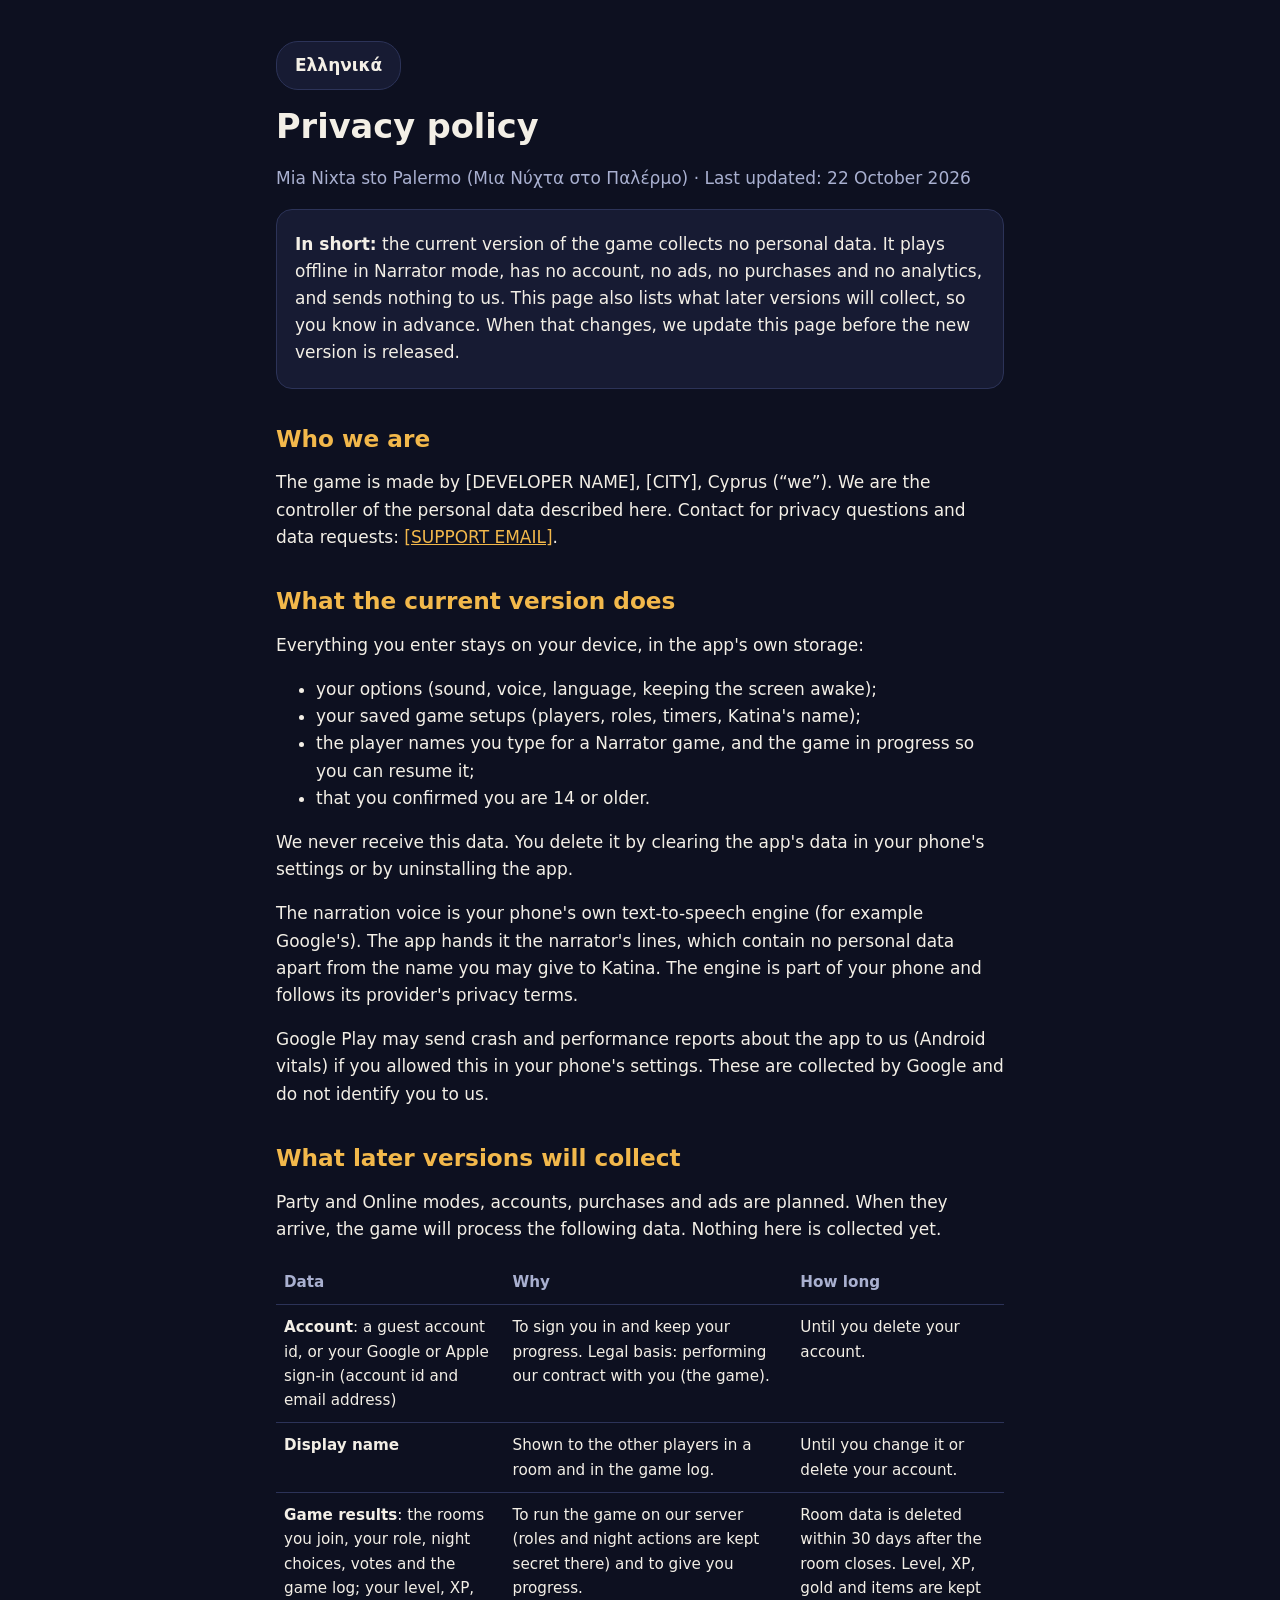
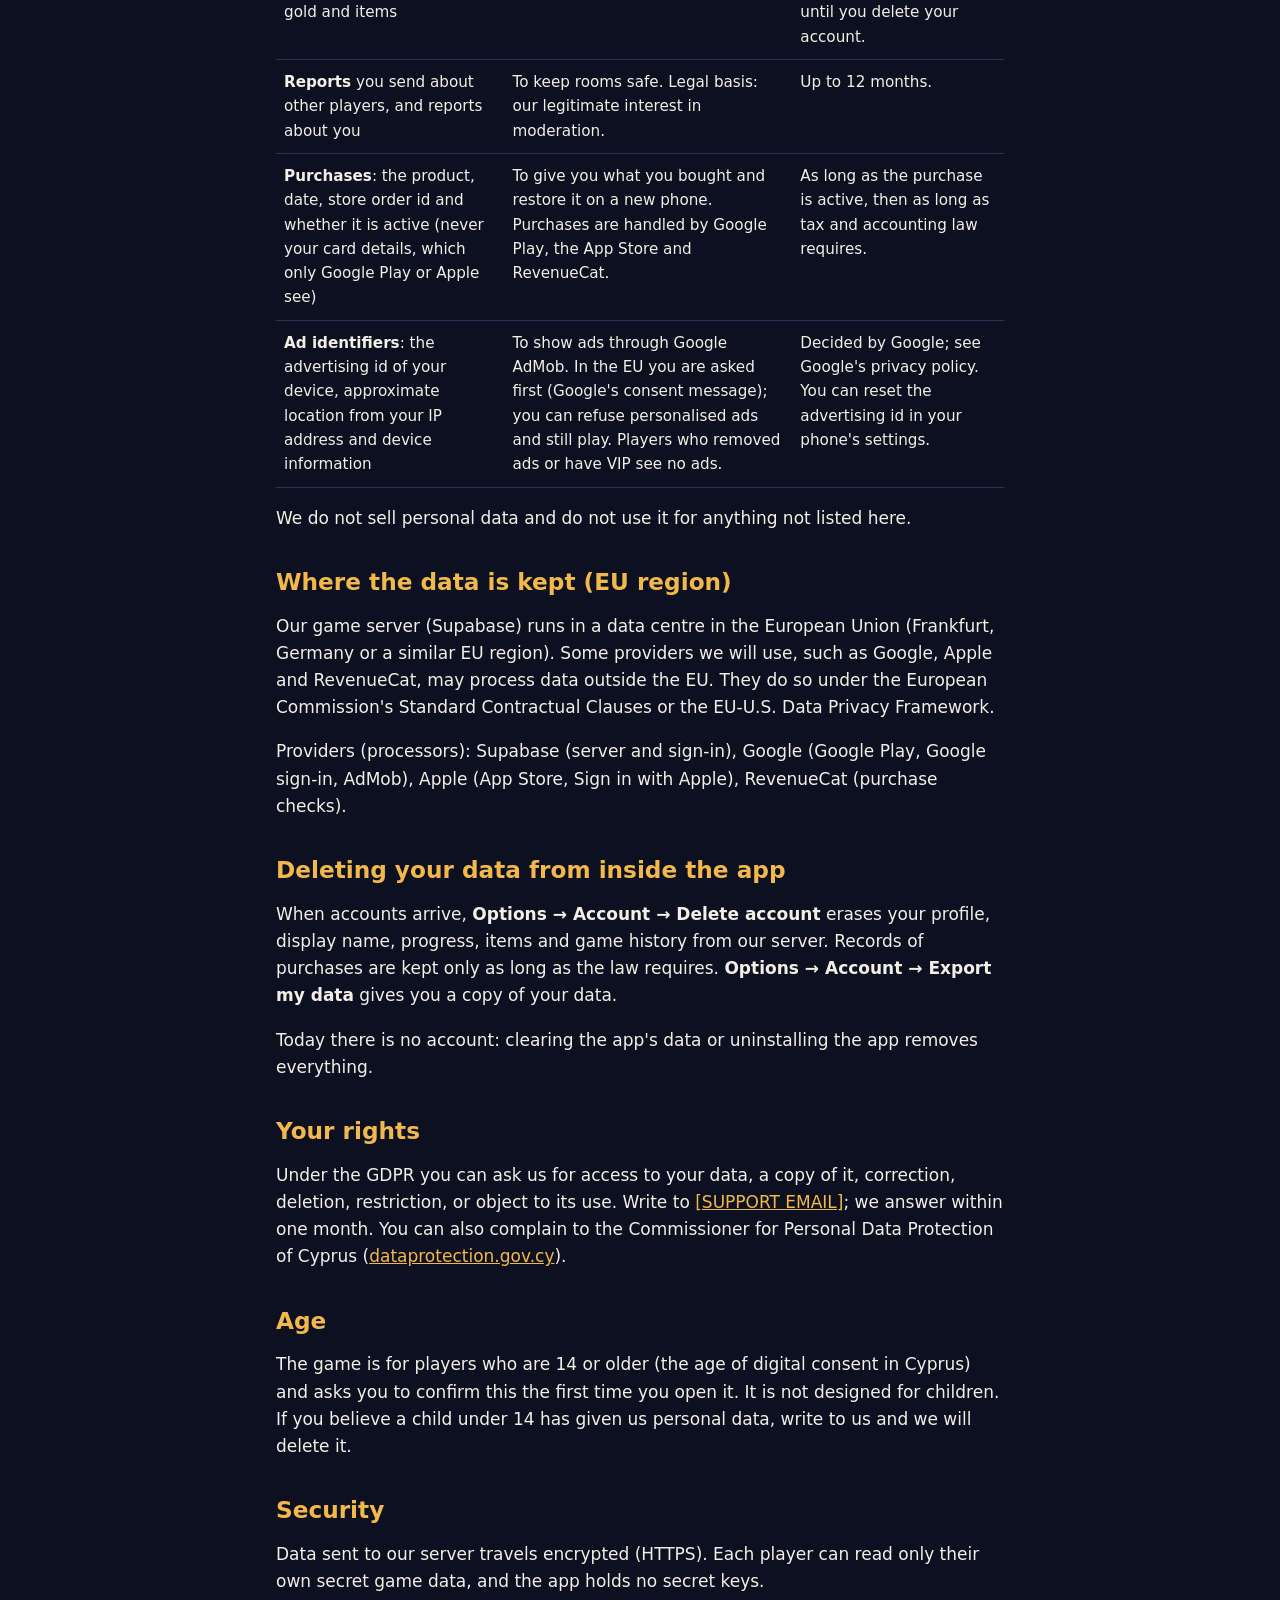
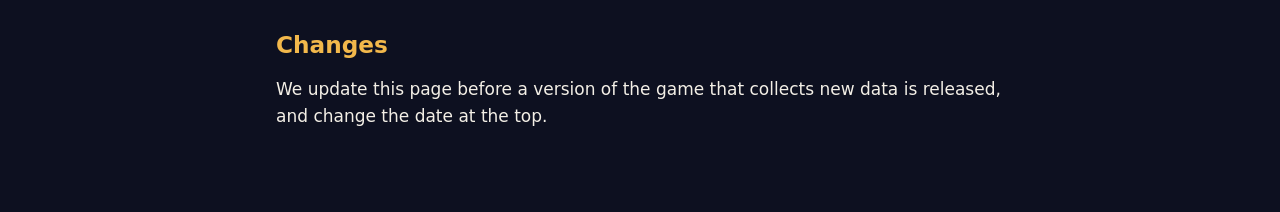
==== index.html @ 00220918 "Add files via upload" ====
<!doctype html>
<html lang="en">
<head>
  <meta charset="utf-8">
  <meta name="viewport" content="width=device-width, initial-scale=1">
  <title>Privacy policy · Mia Nixta sto Palermo</title>
  <meta name="description" content="Privacy policy of the game Mia Nixta sto Palermo (Μια Νύχτα στο Παλέρμο).">
  <link rel="alternate" hreflang="el" href="el/">
  <link rel="stylesheet" href="style.css">
</head>
<body>
<main>
  <p><a class="lang" href="el/" hreflang="el" lang="el">Ελληνικά</a></p>

  <h1>Privacy policy</h1>
  <p class="muted">Mia Nixta sto Palermo (Μια Νύχτα στο Παλέρμο) · Last updated: 22 October 2026</p>

  <div class="box">
    <p><strong>In short:</strong> the current version of the game collects no personal data. It plays offline in
      Narrator mode, has no account, no ads, no purchases and no analytics, and sends nothing to us. This page also
      lists what later versions will collect, so you know in advance. When that changes, we update this page before
      the new version is released.</p>
  </div>

  <h2>Who we are</h2>
  <p>The game is made by [DEVELOPER NAME], [CITY], Cyprus (“we”). We are the controller of the personal data
    described here. Contact for privacy questions and data requests: <a href="mailto:[SUPPORT EMAIL]">[SUPPORT EMAIL]</a>.</p>

  <h2>What the current version does</h2>
  <p>Everything you enter stays on your device, in the app's own storage:</p>
  <ul>
    <li>your options (sound, voice, language, keeping the screen awake);</li>
    <li>your saved game setups (players, roles, timers, Katina's name);</li>
    <li>the player names you type for a Narrator game, and the game in progress so you can resume it;</li>
    <li>that you confirmed you are 14 or older.</li>
  </ul>
  <p>We never receive this data. You delete it by clearing the app's data in your phone's settings or by
    uninstalling the app.</p>
  <p>The narration voice is your phone's own text-to-speech engine (for example Google's). The app hands it the
    narrator's lines, which contain no personal data apart from the name you may give to Katina. The engine is part of
    your phone and follows its provider's privacy terms.</p>
  <p>Google Play may send crash and performance reports about the app to us (Android vitals) if you allowed this in
    your phone's settings. These are collected by Google and do not identify you to us.</p>

  <h2>What later versions will collect</h2>
  <p>Party and Online modes, accounts, purchases and ads are planned. When they arrive, the game will process the
    following data. Nothing here is collected yet.</p>
  <div class="table-wrap">
    <table>
      <thead>
        <tr><th scope="col">Data</th><th scope="col">Why</th><th scope="col">How long</th></tr>
      </thead>
      <tbody>
        <tr>
          <td><strong>Account</strong>: a guest account id, or your Google or Apple sign-in (account id and email
            address)</td>
          <td>To sign you in and keep your progress. Legal basis: performing our contract with you (the game).</td>
          <td>Until you delete your account.</td>
        </tr>
        <tr>
          <td><strong>Display name</strong></td>
          <td>Shown to the other players in a room and in the game log.</td>
          <td>Until you change it or delete your account.</td>
        </tr>
        <tr>
          <td><strong>Game results</strong>: the rooms you join, your role, night choices, votes and the game log;
            your level, XP, gold and items</td>
          <td>To run the game on our server (roles and night actions are kept secret there) and to give you
            progress.</td>
          <td>Room data is deleted within 30 days after the room closes. Level, XP, gold and items are kept until you
            delete your account.</td>
        </tr>
        <tr>
          <td><strong>Reports</strong> you send about other players, and reports about you</td>
          <td>To keep rooms safe. Legal basis: our legitimate interest in moderation.</td>
          <td>Up to 12 months.</td>
        </tr>
        <tr>
          <td><strong>Purchases</strong>: the product, date, store order id and whether it is active (never your
            card details, which only Google Play or Apple see)</td>
          <td>To give you what you bought and restore it on a new phone. Purchases are handled by Google Play, the
            App Store and RevenueCat.</td>
          <td>As long as the purchase is active, then as long as tax and accounting law requires.</td>
        </tr>
        <tr>
          <td><strong>Ad identifiers</strong>: the advertising id of your device, approximate location from your IP
            address and device information</td>
          <td>To show ads through Google AdMob. In the EU you are asked first (Google's consent message); you can
            refuse personalised ads and still play. Players who removed ads or have VIP see no ads.</td>
          <td>Decided by Google; see Google's privacy policy. You can reset the advertising id in your phone's
            settings.</td>
        </tr>
      </tbody>
    </table>
  </div>
  <p>We do not sell personal data and do not use it for anything not listed here.</p>

  <h2>Where the data is kept (EU region)</h2>
  <p>Our game server (Supabase) runs in a data centre in the European Union (Frankfurt, Germany or a similar EU
    region). Some providers we will use, such as Google, Apple and RevenueCat, may process data outside the EU. They do
    so under the European Commission's Standard Contractual Clauses or the EU-U.S. Data Privacy Framework.</p>
  <p>Providers (processors): Supabase (server and sign-in), Google (Google Play, Google sign-in, AdMob), Apple (App
    Store, Sign in with Apple), RevenueCat (purchase checks).</p>

  <h2>Deleting your data from inside the app</h2>
  <p>When accounts arrive, <strong>Options → Account → Delete account</strong> erases your profile, display name,
    progress, items and game history from our server. Records of purchases are kept only as long as the law requires.
    <strong>Options → Account → Export my data</strong> gives you a copy of your data.</p>
  <p>Today there is no account: clearing the app's data or uninstalling the app removes everything.</p>

  <h2>Your rights</h2>
  <p>Under the GDPR you can ask us for access to your data, a copy of it, correction, deletion, restriction, or object
    to its use. Write to <a href="mailto:[SUPPORT EMAIL]">[SUPPORT EMAIL]</a>; we answer within one month. You can also
    complain to the Commissioner for Personal Data Protection of Cyprus
    (<a href="https://www.dataprotection.gov.cy">dataprotection.gov.cy</a>).</p>

  <h2>Age</h2>
  <p>The game is for players who are 14 or older (the age of digital consent in Cyprus) and asks you to confirm this
    the first time you open it. It is not designed for children. If you believe a child under 14 has given us personal
    data, write to us and we will delete it.</p>

  <h2>Security</h2>
  <p>Data sent to our server travels encrypted (HTTPS). Each player can read only their own secret game data, and the
    app holds no secret keys.</p>

  <h2>Changes</h2>
  <p>We update this page before a version of the game that collects new data is released, and change the date at the
    top.</p>
</main>
</body>
</html>
---- style.css ----
:root {
  --bg: #0d1020;
  --surface: #171b33;
  --border: #2c3358;
  --text: #f3efe6;
  --muted: #a9b0d0;
  --gold: #f2b84b;
}

* {
  box-sizing: border-box;
}

body {
  margin: 0;
  background: var(--bg);
  color: var(--text);
  font: 17px/1.6 Inter, system-ui, -apple-system, "Segoe UI", Roboto, sans-serif;
}

main {
  max-width: 760px;
  margin: 0 auto;
  padding: 24px 16px 64px;
}

h1,
h2 {
  font-family: "Fira Sans Extra Condensed", "Arial Narrow", system-ui, sans-serif;
  line-height: 1.2;
}

h1 {
  font-size: 2.1rem;
  margin: 8px 0 4px;
}

h2 {
  font-size: 1.45rem;
  margin: 36px 0 8px;
  color: var(--gold);
}

a {
  color: var(--gold);
}

a:focus-visible {
  outline: 3px solid var(--gold);
  outline-offset: 2px;
}

.lang {
  display: inline-block;
  min-height: 44px;
  padding: 10px 18px;
  border: 1px solid var(--border);
  border-radius: 22px;
  background: var(--surface);
  text-decoration: none;
  color: var(--text);
  font-weight: 600;
}

.muted {
  color: var(--muted);
}

.box {
  background: var(--surface);
  border: 1px solid var(--border);
  border-radius: 16px;
  padding: 4px 18px;
}

.table-wrap {
  overflow-x: auto;
}

table {
  width: 100%;
  border-collapse: collapse;
  font-size: 0.95rem;
}

th,
td {
  text-align: left;
  vertical-align: top;
  padding: 10px 8px;
  border-bottom: 1px solid var(--border);
}

th {
  color: var(--muted);
  font-weight: 600;
}
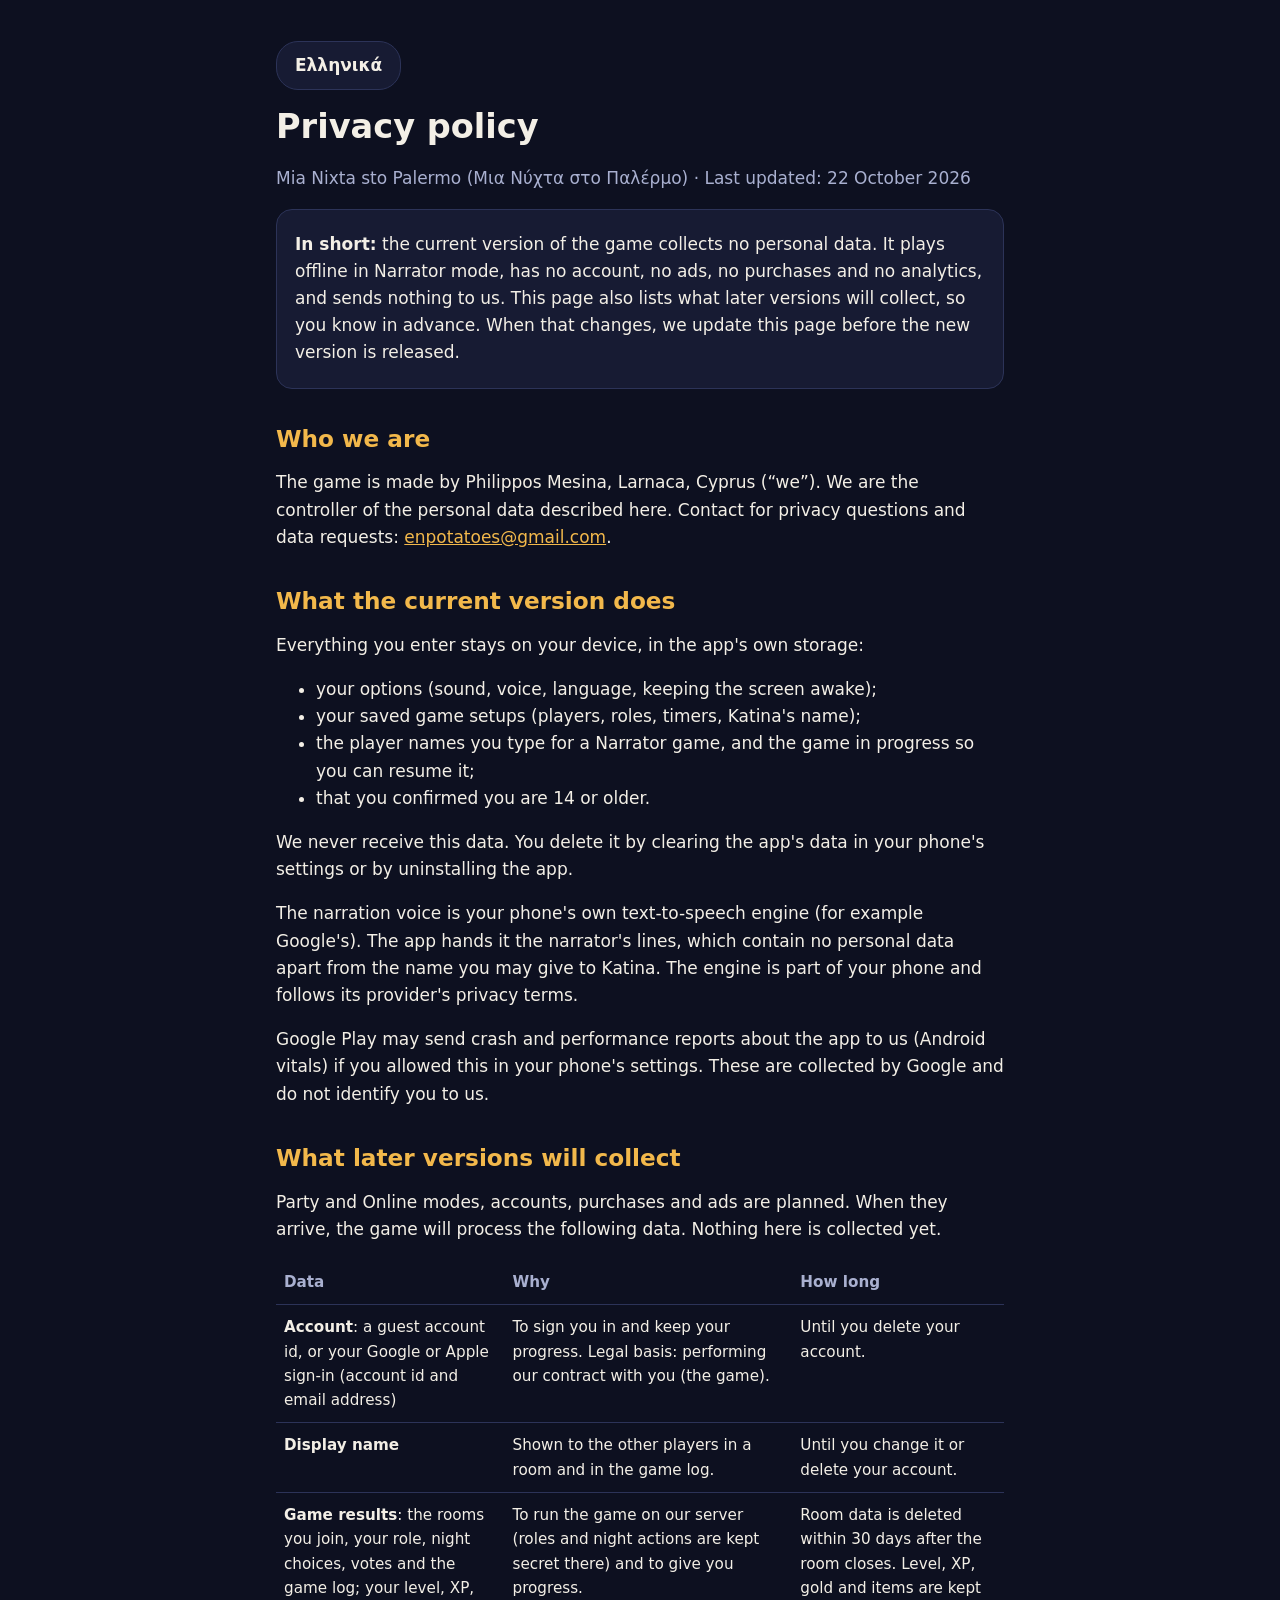
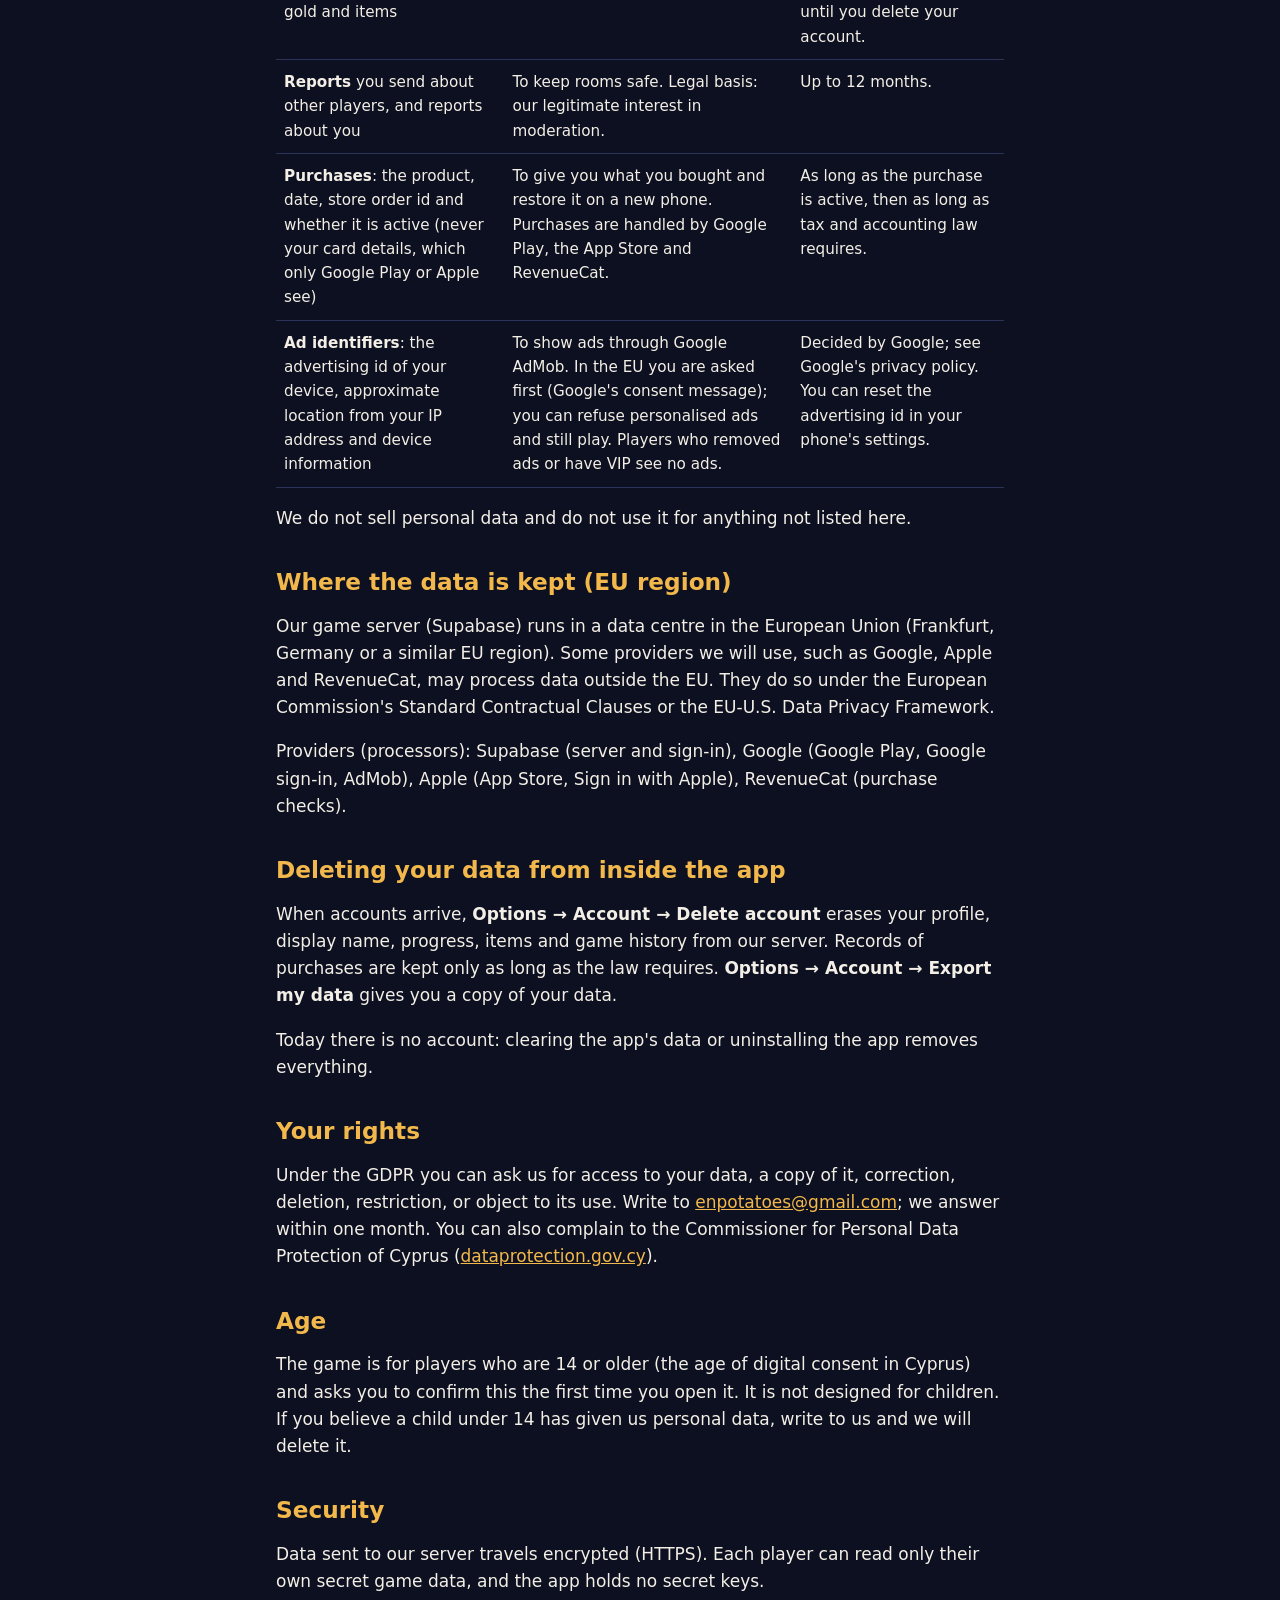
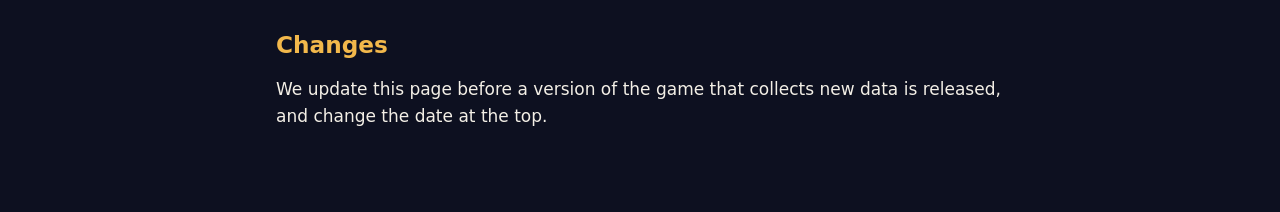
==== commit 64c31856: "Add files via upload" ====
--- a/index.html
+++ b/index.html
@@ -23,8 +23,8 @@
   </div>
 
   <h2>Who we are</h2>
-  <p>The game is made by [DEVELOPER NAME], [CITY], Cyprus (“we”). We are the controller of the personal data
-    described here. Contact for privacy questions and data requests: <a href="mailto:[SUPPORT EMAIL]">[SUPPORT EMAIL]</a>.</p>
+  <p>The game is made by Philippos Mesina, Larnaca, Cyprus (“we”). We are the controller of the personal data
+    described here. Contact for privacy questions and data requests: <a href="mailto:enpotatoes@gmail.com">enpotatoes@gmail.com</a>.</p>
 
   <h2>What the current version does</h2>
   <p>Everything you enter stays on your device, in the app's own storage:</p>
@@ -110,7 +110,7 @@
 
   <h2>Your rights</h2>
   <p>Under the GDPR you can ask us for access to your data, a copy of it, correction, deletion, restriction, or object
-    to its use. Write to <a href="mailto:[SUPPORT EMAIL]">[SUPPORT EMAIL]</a>; we answer within one month. You can also
+    to its use. Write to <a href="mailto:enpotatoes@gmail.com">enpotatoes@gmail.com</a>; we answer within one month. You can also
     complain to the Commissioner for Personal Data Protection of Cyprus
     (<a href="https://www.dataprotection.gov.cy">dataprotection.gov.cy</a>).</p>
 
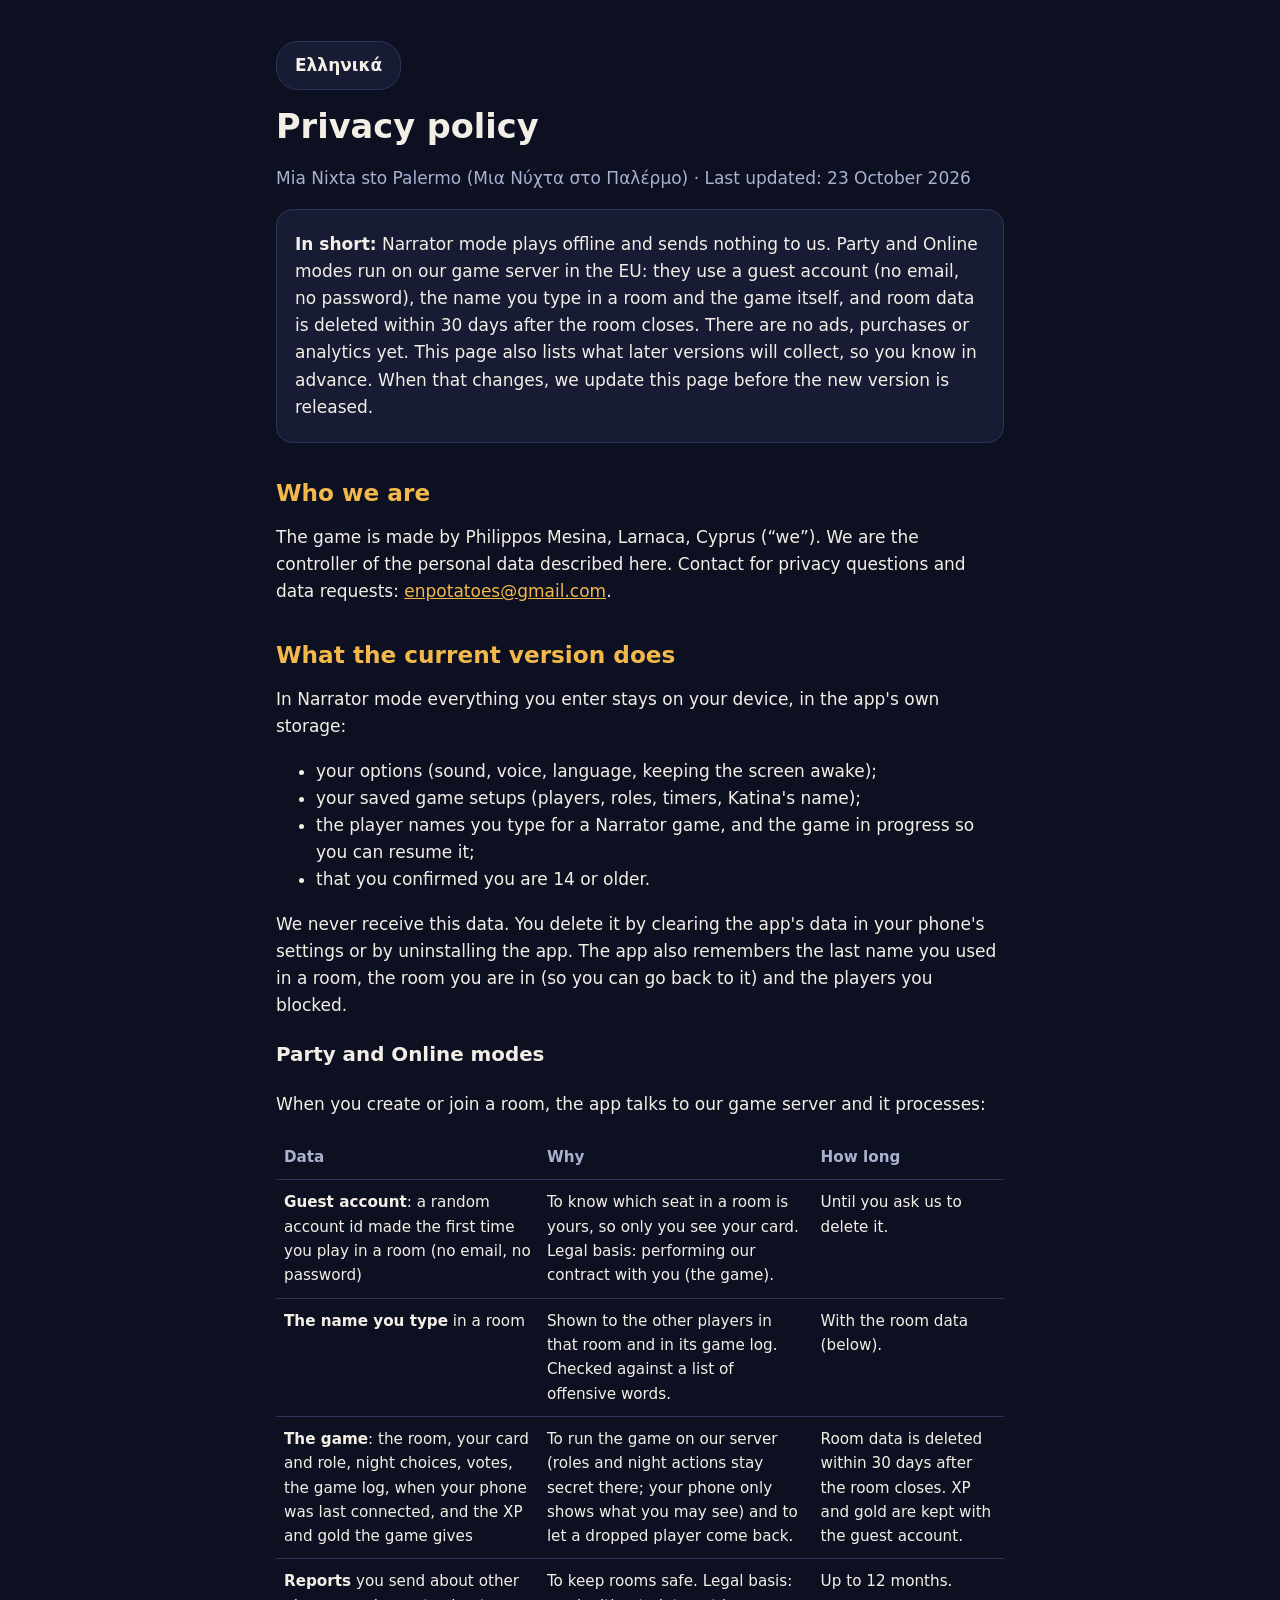
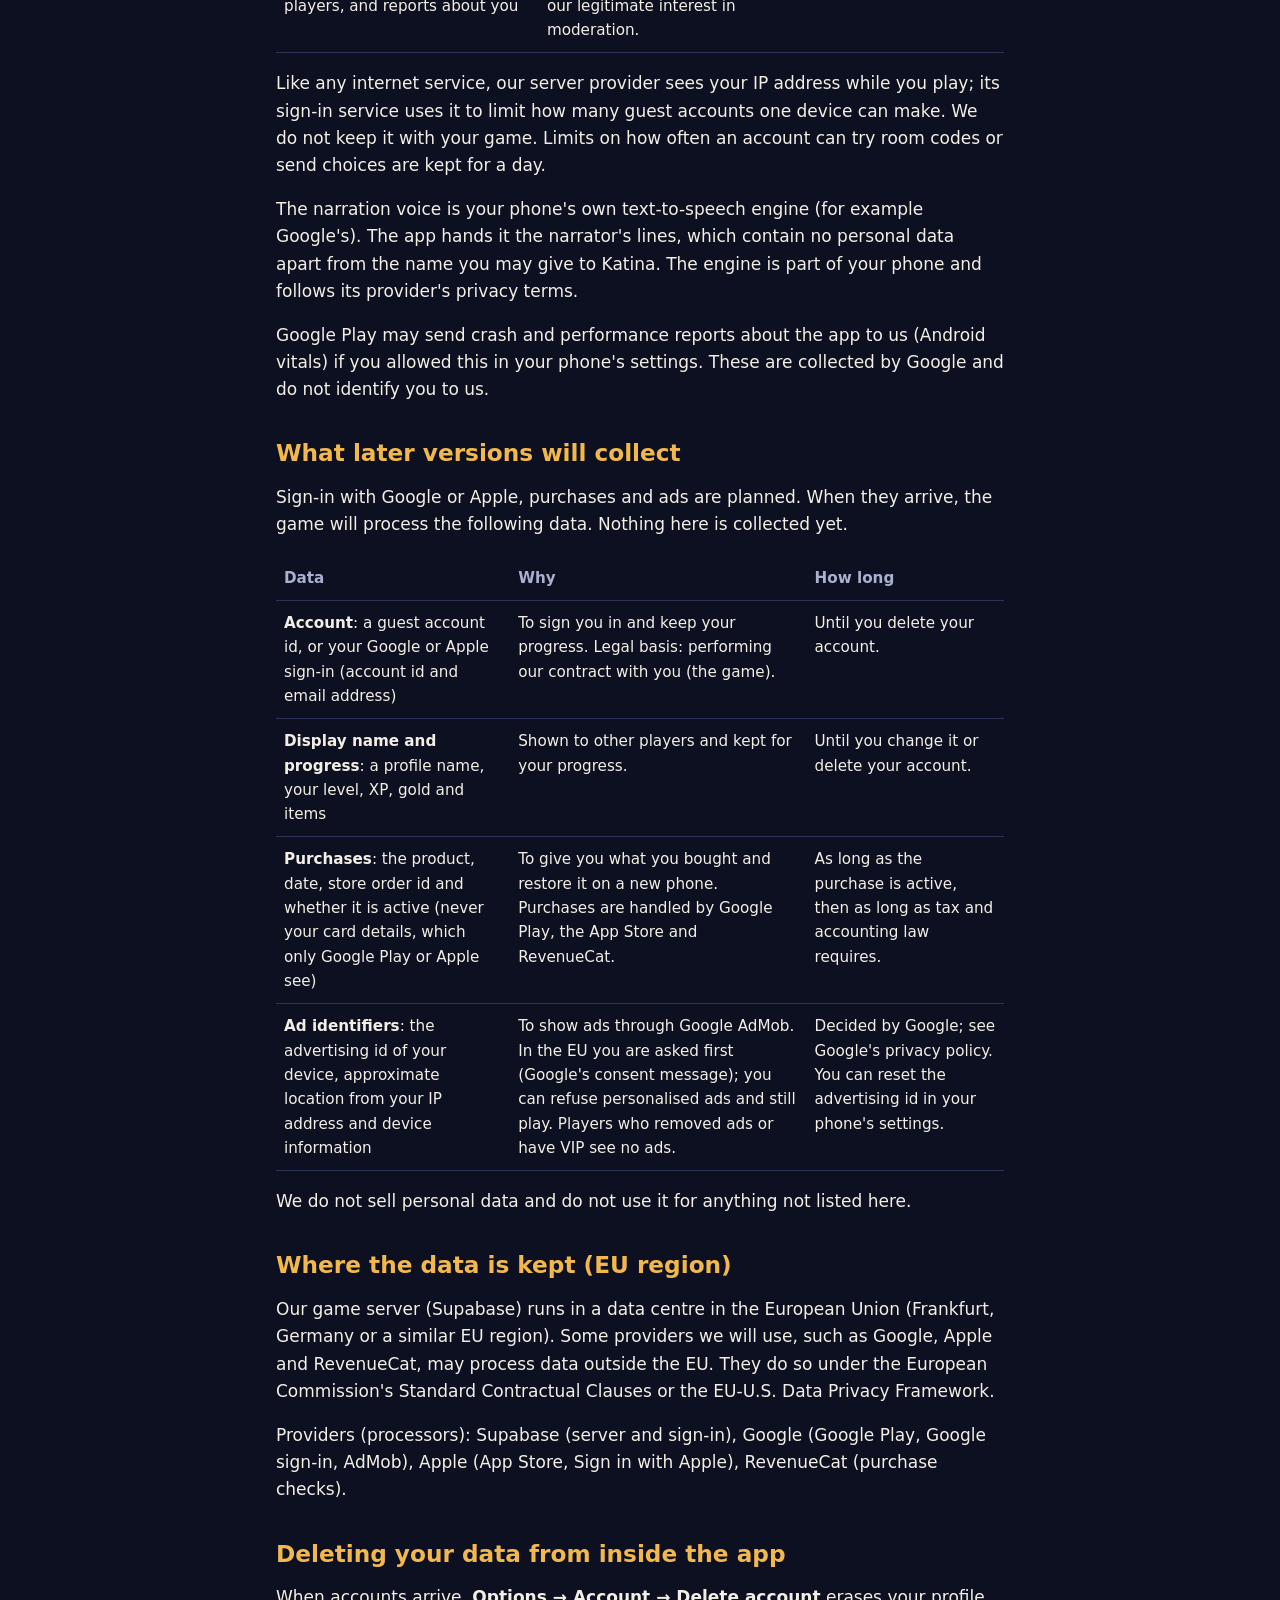
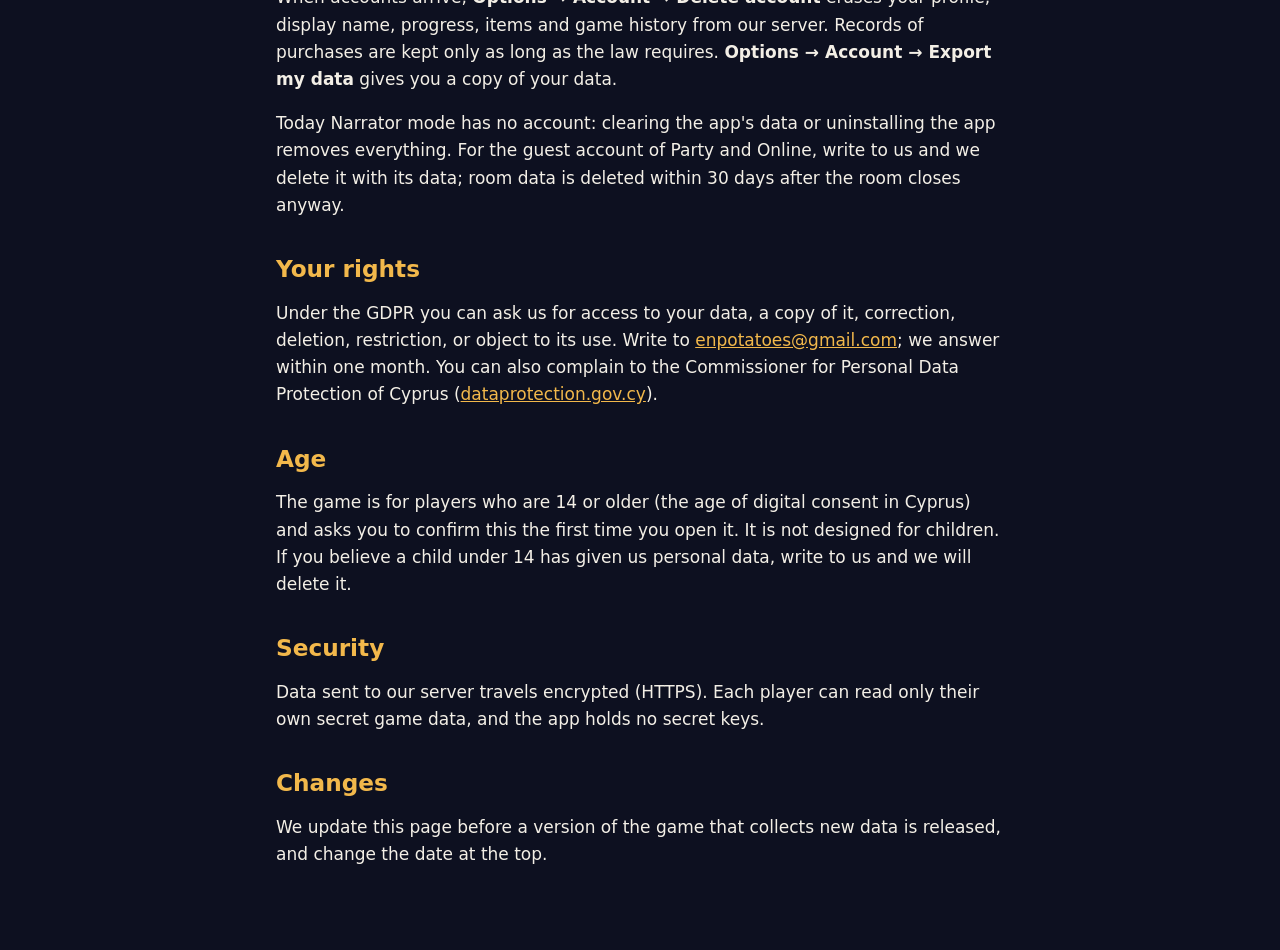
==== commit fa277534: "Update privacy policy and add invite page" ====
--- a/index.html
+++ b/index.html
@@ -13,13 +13,14 @@
   <p><a class="lang" href="el/" hreflang="el" lang="el">Ελληνικά</a></p>
 
   <h1>Privacy policy</h1>
-  <p class="muted">Mia Nixta sto Palermo (Μια Νύχτα στο Παλέρμο) · Last updated: 22 October 2026</p>
+  <p class="muted">Mia Nixta sto Palermo (Μια Νύχτα στο Παλέρμο) · Last updated: 23 October 2026</p>
 
   <div class="box">
-    <p><strong>In short:</strong> the current version of the game collects no personal data. It plays offline in
-      Narrator mode, has no account, no ads, no purchases and no analytics, and sends nothing to us. This page also
-      lists what later versions will collect, so you know in advance. When that changes, we update this page before
-      the new version is released.</p>
+    <p><strong>In short:</strong> Narrator mode plays offline and sends nothing to us. Party and Online modes run on
+      our game server in the EU: they use a guest account (no email, no password), the name you type in a room and
+      the game itself, and room data is deleted within 30 days after the room closes. There are no ads, purchases or
+      analytics yet. This page also lists what later versions will collect, so you know in advance. When that changes,
+      we update this page before the new version is released.</p>
   </div>
 
   <h2>Who we are</h2>
@@ -27,7 +28,7 @@
     described here. Contact for privacy questions and data requests: <a href="mailto:enpotatoes@gmail.com">enpotatoes@gmail.com</a>.</p>
 
   <h2>What the current version does</h2>
-  <p>Everything you enter stays on your device, in the app's own storage:</p>
+  <p>In Narrator mode everything you enter stays on your device, in the app's own storage:</p>
   <ul>
     <li>your options (sound, voice, language, keeping the screen awake);</li>
     <li>your saved game setups (players, roles, timers, Katina's name);</li>
@@ -35,7 +36,49 @@
     <li>that you confirmed you are 14 or older.</li>
   </ul>
   <p>We never receive this data. You delete it by clearing the app's data in your phone's settings or by
-    uninstalling the app.</p>
+    uninstalling the app. The app also remembers the last name you used in a room, the room you are in (so you can go
+    back to it) and the players you blocked.</p>
+
+  <h3>Party and Online modes</h3>
+  <p>When you create or join a room, the app talks to our game server and it processes:</p>
+  <div class="table-wrap">
+    <table>
+      <thead>
+        <tr><th scope="col">Data</th><th scope="col">Why</th><th scope="col">How long</th></tr>
+      </thead>
+      <tbody>
+        <tr>
+          <td><strong>Guest account</strong>: a random account id made the first time you play in a room (no email,
+            no password)</td>
+          <td>To know which seat in a room is yours, so only you see your card. Legal basis: performing our contract
+            with you (the game).</td>
+          <td>Until you ask us to delete it.</td>
+        </tr>
+        <tr>
+          <td><strong>The name you type</strong> in a room</td>
+          <td>Shown to the other players in that room and in its game log. Checked against a list of offensive
+            words.</td>
+          <td>With the room data (below).</td>
+        </tr>
+        <tr>
+          <td><strong>The game</strong>: the room, your card and role, night choices, votes, the game log, when your
+            phone was last connected, and the XP and gold the game gives</td>
+          <td>To run the game on our server (roles and night actions stay secret there; your phone only shows what
+            you may see) and to let a dropped player come back.</td>
+          <td>Room data is deleted within 30 days after the room closes. XP and gold are kept with the guest
+            account.</td>
+        </tr>
+        <tr>
+          <td><strong>Reports</strong> you send about other players, and reports about you</td>
+          <td>To keep rooms safe. Legal basis: our legitimate interest in moderation.</td>
+          <td>Up to 12 months.</td>
+        </tr>
+      </tbody>
+    </table>
+  </div>
+  <p>Like any internet service, our server provider sees your IP address while you play; its sign-in service uses
+    it to limit how many guest accounts one device can make. We do not keep it with your game. Limits on how often an
+    account can try room codes or send choices are kept for a day.</p>
   <p>The narration voice is your phone's own text-to-speech engine (for example Google's). The app hands it the
     narrator's lines, which contain no personal data apart from the name you may give to Katina. The engine is part of
     your phone and follows its provider's privacy terms.</p>
@@ -43,7 +86,7 @@
     your phone's settings. These are collected by Google and do not identify you to us.</p>
 
   <h2>What later versions will collect</h2>
-  <p>Party and Online modes, accounts, purchases and ads are planned. When they arrive, the game will process the
+  <p>Sign-in with Google or Apple, purchases and ads are planned. When they arrive, the game will process the
     following data. Nothing here is collected yet.</p>
   <div class="table-wrap">
     <table>
@@ -58,22 +101,9 @@
           <td>Until you delete your account.</td>
         </tr>
         <tr>
-          <td><strong>Display name</strong></td>
-          <td>Shown to the other players in a room and in the game log.</td>
+          <td><strong>Display name and progress</strong>: a profile name, your level, XP, gold and items</td>
+          <td>Shown to other players and kept for your progress.</td>
           <td>Until you change it or delete your account.</td>
-        </tr>
-        <tr>
-          <td><strong>Game results</strong>: the rooms you join, your role, night choices, votes and the game log;
-            your level, XP, gold and items</td>
-          <td>To run the game on our server (roles and night actions are kept secret there) and to give you
-            progress.</td>
-          <td>Room data is deleted within 30 days after the room closes. Level, XP, gold and items are kept until you
-            delete your account.</td>
-        </tr>
-        <tr>
-          <td><strong>Reports</strong> you send about other players, and reports about you</td>
-          <td>To keep rooms safe. Legal basis: our legitimate interest in moderation.</td>
-          <td>Up to 12 months.</td>
         </tr>
         <tr>
           <td><strong>Purchases</strong>: the product, date, store order id and whether it is active (never your
@@ -106,7 +136,9 @@
   <p>When accounts arrive, <strong>Options → Account → Delete account</strong> erases your profile, display name,
     progress, items and game history from our server. Records of purchases are kept only as long as the law requires.
     <strong>Options → Account → Export my data</strong> gives you a copy of your data.</p>
-  <p>Today there is no account: clearing the app's data or uninstalling the app removes everything.</p>
+  <p>Today Narrator mode has no account: clearing the app's data or uninstalling the app removes everything. For the
+    guest account of Party and Online, write to us and we delete it with its data; room data is deleted within 30
+    days after the room closes anyway.</p>
 
   <h2>Your rights</h2>
   <p>Under the GDPR you can ask us for access to your data, a copy of it, correction, deletion, restriction, or object
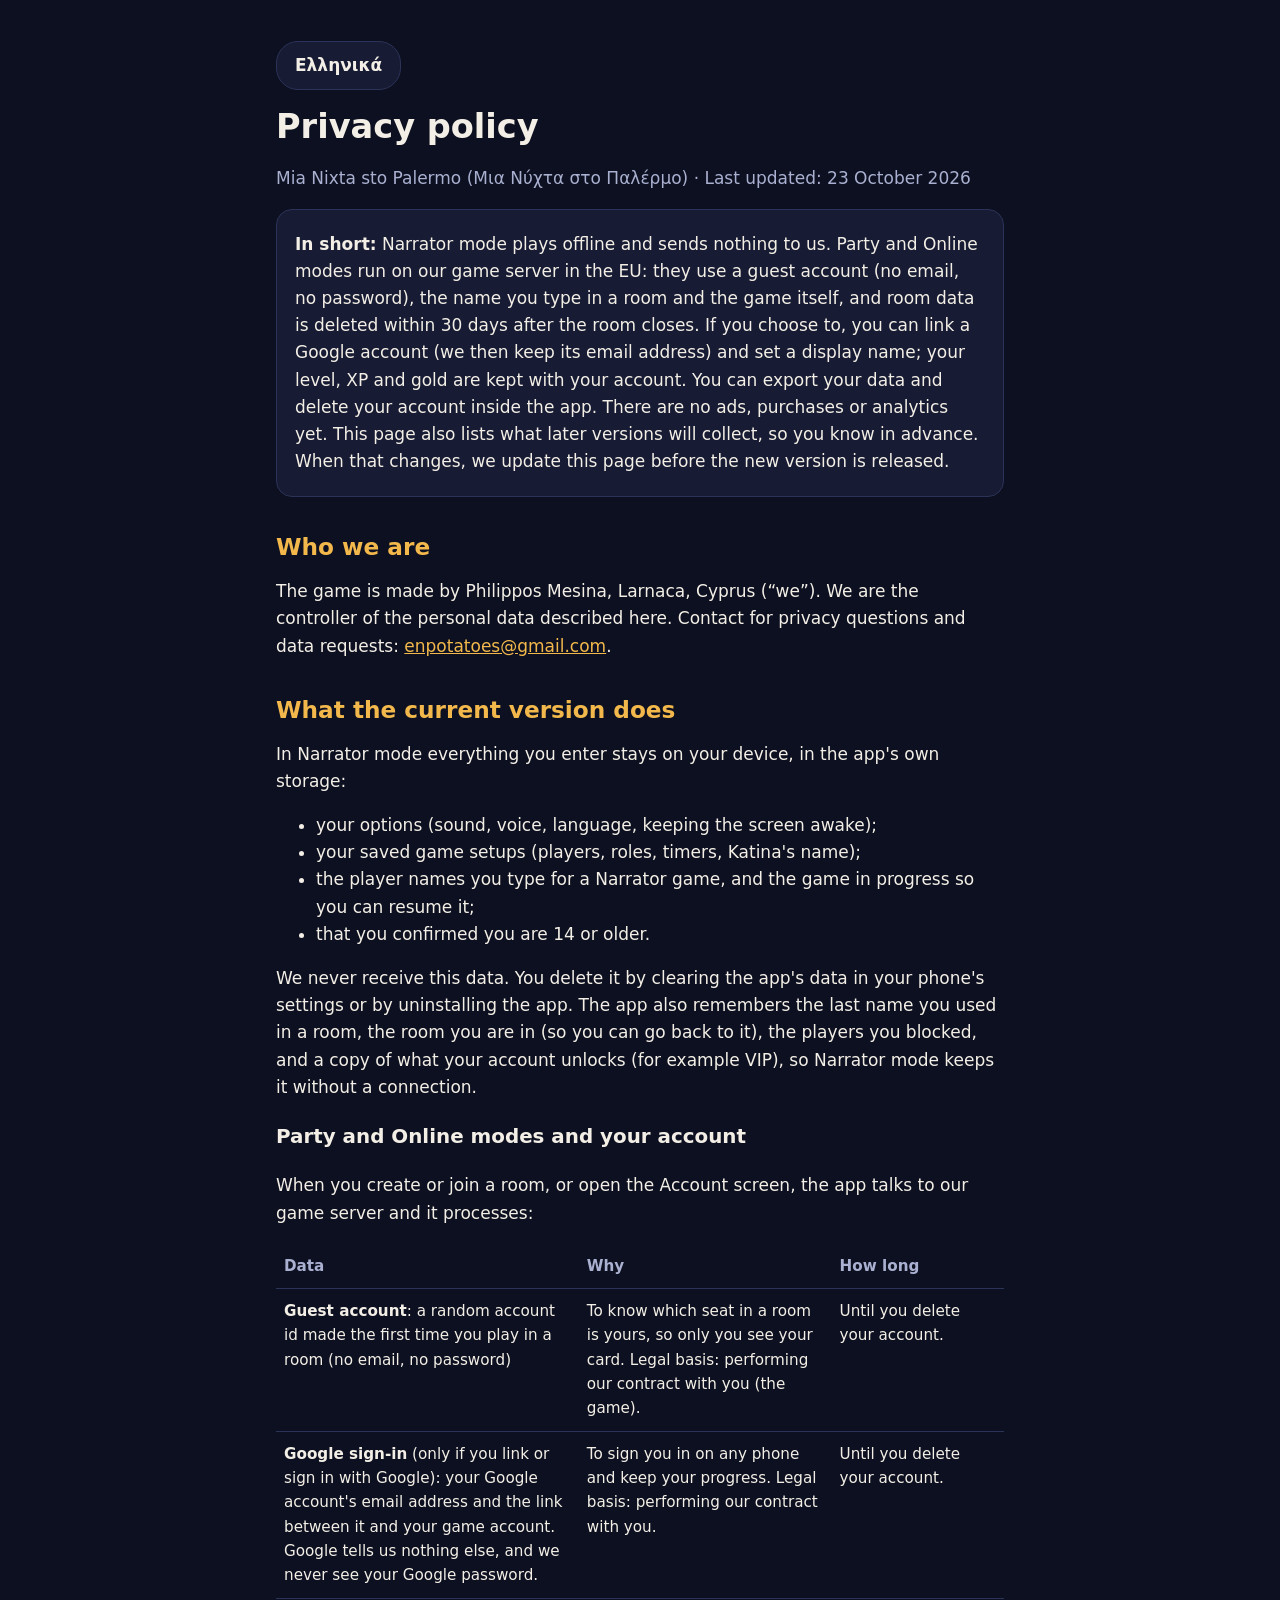
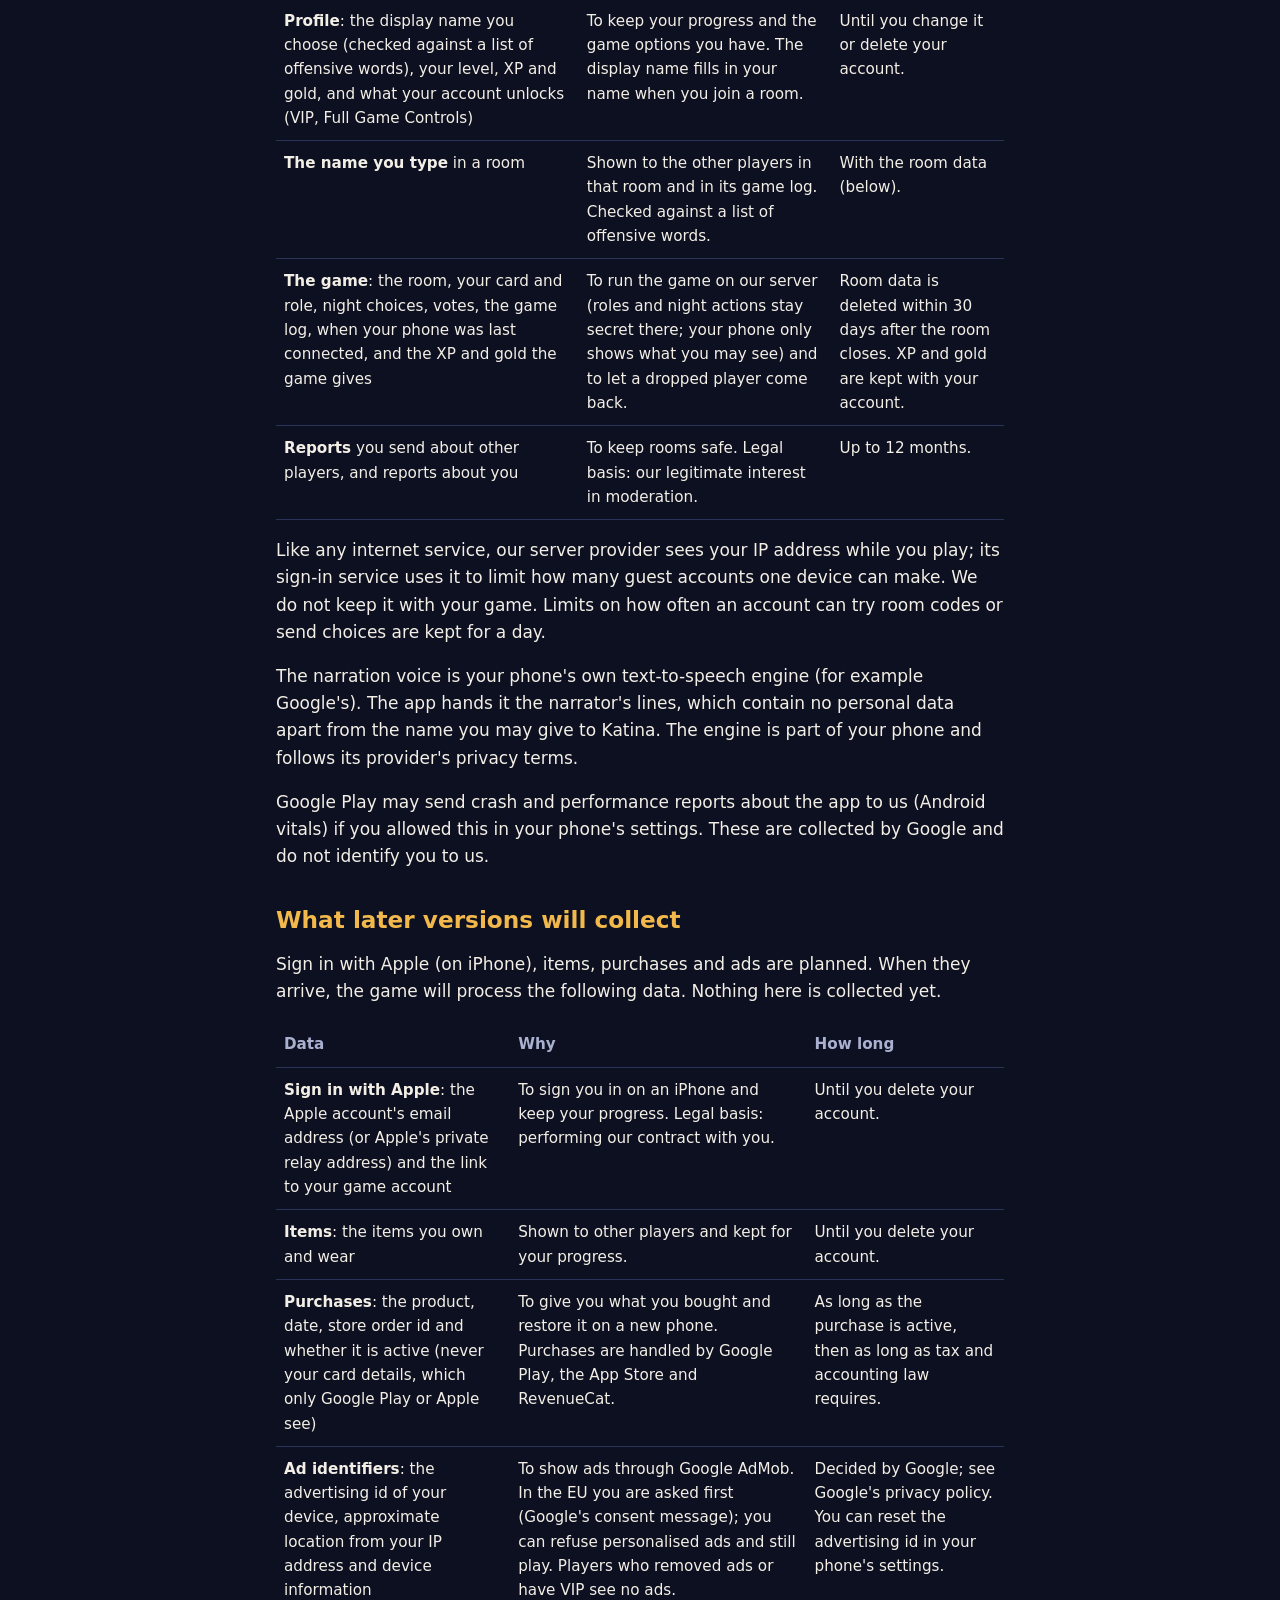
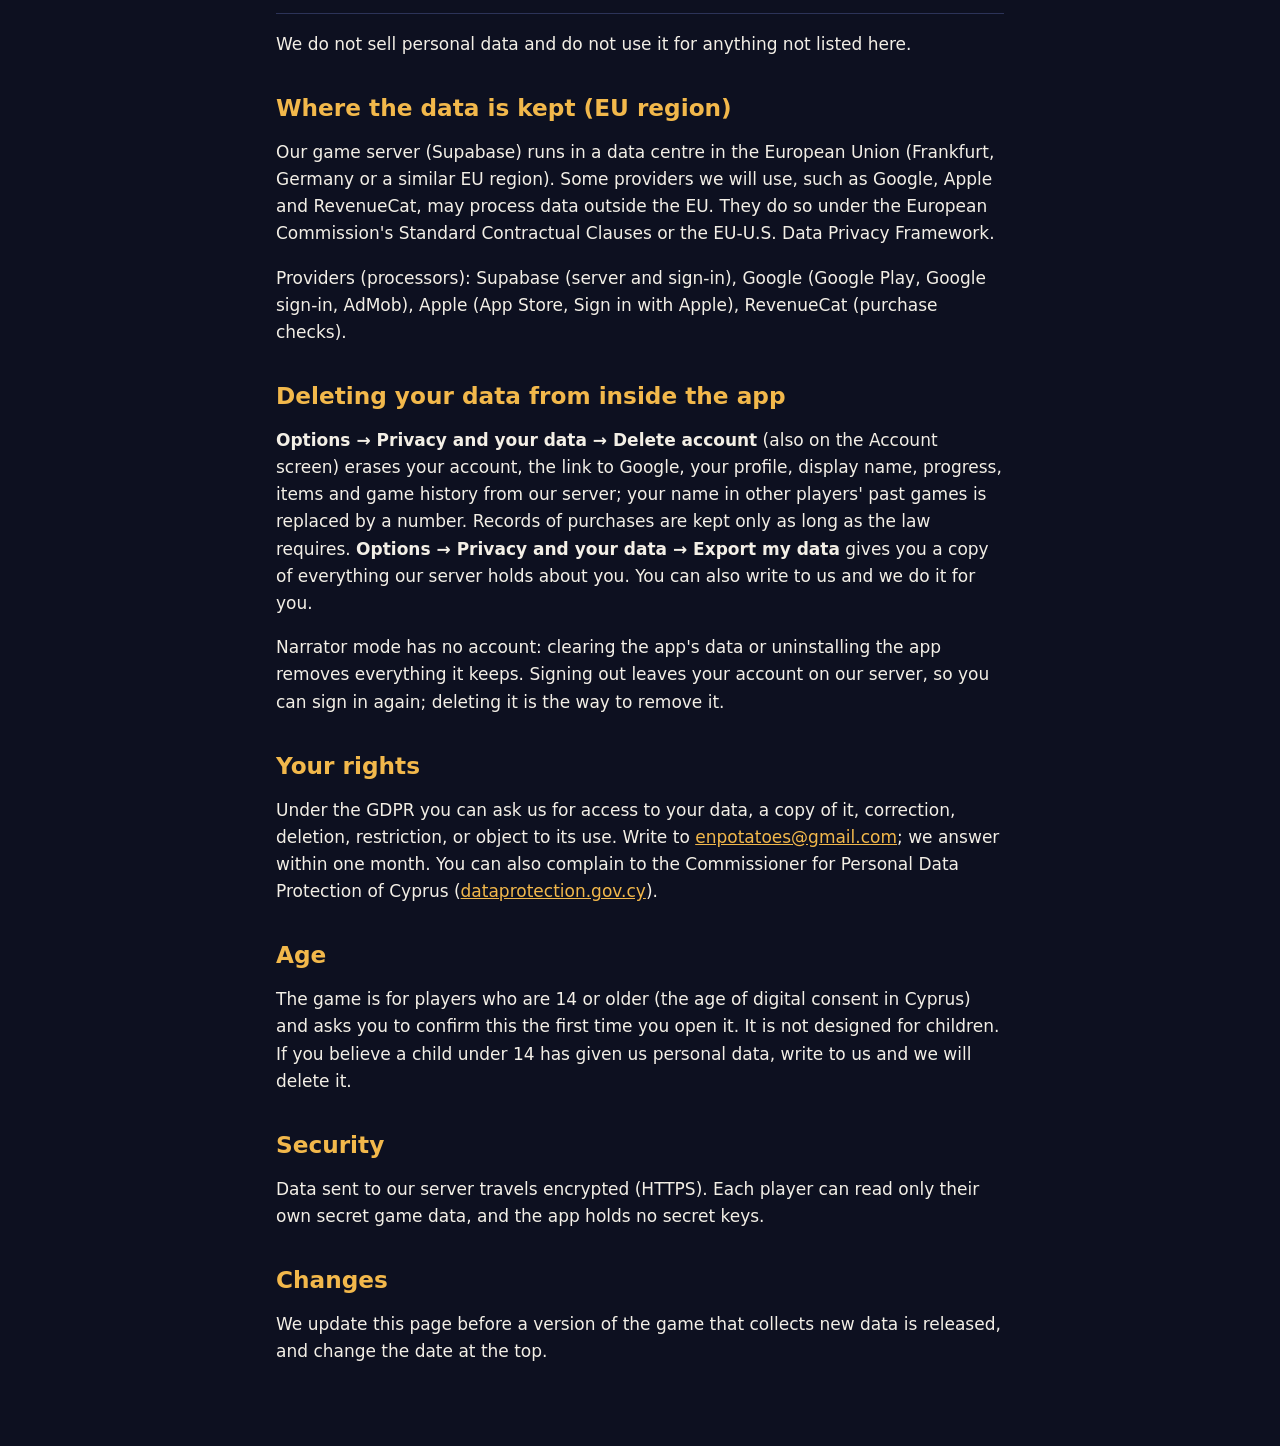
==== commit db529dcf: "Add files via upload update 24/1- 00:43" ====
--- a/index.html
+++ b/index.html
@@ -18,7 +18,9 @@
   <div class="box">
     <p><strong>In short:</strong> Narrator mode plays offline and sends nothing to us. Party and Online modes run on
       our game server in the EU: they use a guest account (no email, no password), the name you type in a room and
-      the game itself, and room data is deleted within 30 days after the room closes. There are no ads, purchases or
+      the game itself, and room data is deleted within 30 days after the room closes. If you choose to, you can link a
+      Google account (we then keep its email address) and set a display name; your level, XP and gold are kept with
+      your account. You can export your data and delete your account inside the app. There are no ads, purchases or
       analytics yet. This page also lists what later versions will collect, so you know in advance. When that changes,
       we update this page before the new version is released.</p>
   </div>
@@ -37,10 +39,12 @@
   </ul>
   <p>We never receive this data. You delete it by clearing the app's data in your phone's settings or by
     uninstalling the app. The app also remembers the last name you used in a room, the room you are in (so you can go
-    back to it) and the players you blocked.</p>
+    back to it), the players you blocked, and a copy of what your account unlocks (for example VIP), so Narrator mode
+    keeps it without a connection.</p>
 
-  <h3>Party and Online modes</h3>
-  <p>When you create or join a room, the app talks to our game server and it processes:</p>
+  <h3>Party and Online modes and your account</h3>
+  <p>When you create or join a room, or open the Account screen, the app talks to our game server and it
+    processes:</p>
   <div class="table-wrap">
     <table>
       <thead>
@@ -52,7 +56,21 @@
             no password)</td>
           <td>To know which seat in a room is yours, so only you see your card. Legal basis: performing our contract
             with you (the game).</td>
-          <td>Until you ask us to delete it.</td>
+          <td>Until you delete your account.</td>
+        </tr>
+        <tr>
+          <td><strong>Google sign-in</strong> (only if you link or sign in with Google): your Google account's email
+            address and the link between it and your game account. Google tells us nothing else, and we never see
+            your Google password.</td>
+          <td>To sign you in on any phone and keep your progress. Legal basis: performing our contract with you.</td>
+          <td>Until you delete your account.</td>
+        </tr>
+        <tr>
+          <td><strong>Profile</strong>: the display name you choose (checked against a list of offensive words), your
+            level, XP and gold, and what your account unlocks (VIP, Full Game Controls)</td>
+          <td>To keep your progress and the game options you have. The display name fills in your name when you join a
+            room.</td>
+          <td>Until you change it or delete your account.</td>
         </tr>
         <tr>
           <td><strong>The name you type</strong> in a room</td>
@@ -65,7 +83,7 @@
             phone was last connected, and the XP and gold the game gives</td>
           <td>To run the game on our server (roles and night actions stay secret there; your phone only shows what
             you may see) and to let a dropped player come back.</td>
-          <td>Room data is deleted within 30 days after the room closes. XP and gold are kept with the guest
+          <td>Room data is deleted within 30 days after the room closes. XP and gold are kept with your
             account.</td>
         </tr>
         <tr>
@@ -86,8 +104,8 @@
     your phone's settings. These are collected by Google and do not identify you to us.</p>
 
   <h2>What later versions will collect</h2>
-  <p>Sign-in with Google or Apple, purchases and ads are planned. When they arrive, the game will process the
-    following data. Nothing here is collected yet.</p>
+  <p>Sign in with Apple (on iPhone), items, purchases and ads are planned. When they arrive, the game will process
+    the following data. Nothing here is collected yet.</p>
   <div class="table-wrap">
     <table>
       <thead>
@@ -95,15 +113,15 @@
       </thead>
       <tbody>
         <tr>
-          <td><strong>Account</strong>: a guest account id, or your Google or Apple sign-in (account id and email
-            address)</td>
-          <td>To sign you in and keep your progress. Legal basis: performing our contract with you (the game).</td>
+          <td><strong>Sign in with Apple</strong>: the Apple account's email address (or Apple's private relay
+            address) and the link to your game account</td>
+          <td>To sign you in on an iPhone and keep your progress. Legal basis: performing our contract with you.</td>
           <td>Until you delete your account.</td>
         </tr>
         <tr>
-          <td><strong>Display name and progress</strong>: a profile name, your level, XP, gold and items</td>
+          <td><strong>Items</strong>: the items you own and wear</td>
           <td>Shown to other players and kept for your progress.</td>
-          <td>Until you change it or delete your account.</td>
+          <td>Until you delete your account.</td>
         </tr>
         <tr>
           <td><strong>Purchases</strong>: the product, date, store order id and whether it is active (never your
@@ -133,12 +151,13 @@
     Store, Sign in with Apple), RevenueCat (purchase checks).</p>
 
   <h2>Deleting your data from inside the app</h2>
-  <p>When accounts arrive, <strong>Options → Account → Delete account</strong> erases your profile, display name,
-    progress, items and game history from our server. Records of purchases are kept only as long as the law requires.
-    <strong>Options → Account → Export my data</strong> gives you a copy of your data.</p>
-  <p>Today Narrator mode has no account: clearing the app's data or uninstalling the app removes everything. For the
-    guest account of Party and Online, write to us and we delete it with its data; room data is deleted within 30
-    days after the room closes anyway.</p>
+  <p><strong>Options → Privacy and your data → Delete account</strong> (also on the Account screen) erases your
+    account, the link to Google, your profile, display name, progress, items and game history from our server; your
+    name in other players' past games is replaced by a number. Records of purchases are kept only as long as the law
+    requires. <strong>Options → Privacy and your data → Export my data</strong> gives you a copy of everything our
+    server holds about you. You can also write to us and we do it for you.</p>
+  <p>Narrator mode has no account: clearing the app's data or uninstalling the app removes everything it keeps. Signing
+    out leaves your account on our server, so you can sign in again; deleting it is the way to remove it.</p>
 
   <h2>Your rights</h2>
   <p>Under the GDPR you can ask us for access to your data, a copy of it, correction, deletion, restriction, or object
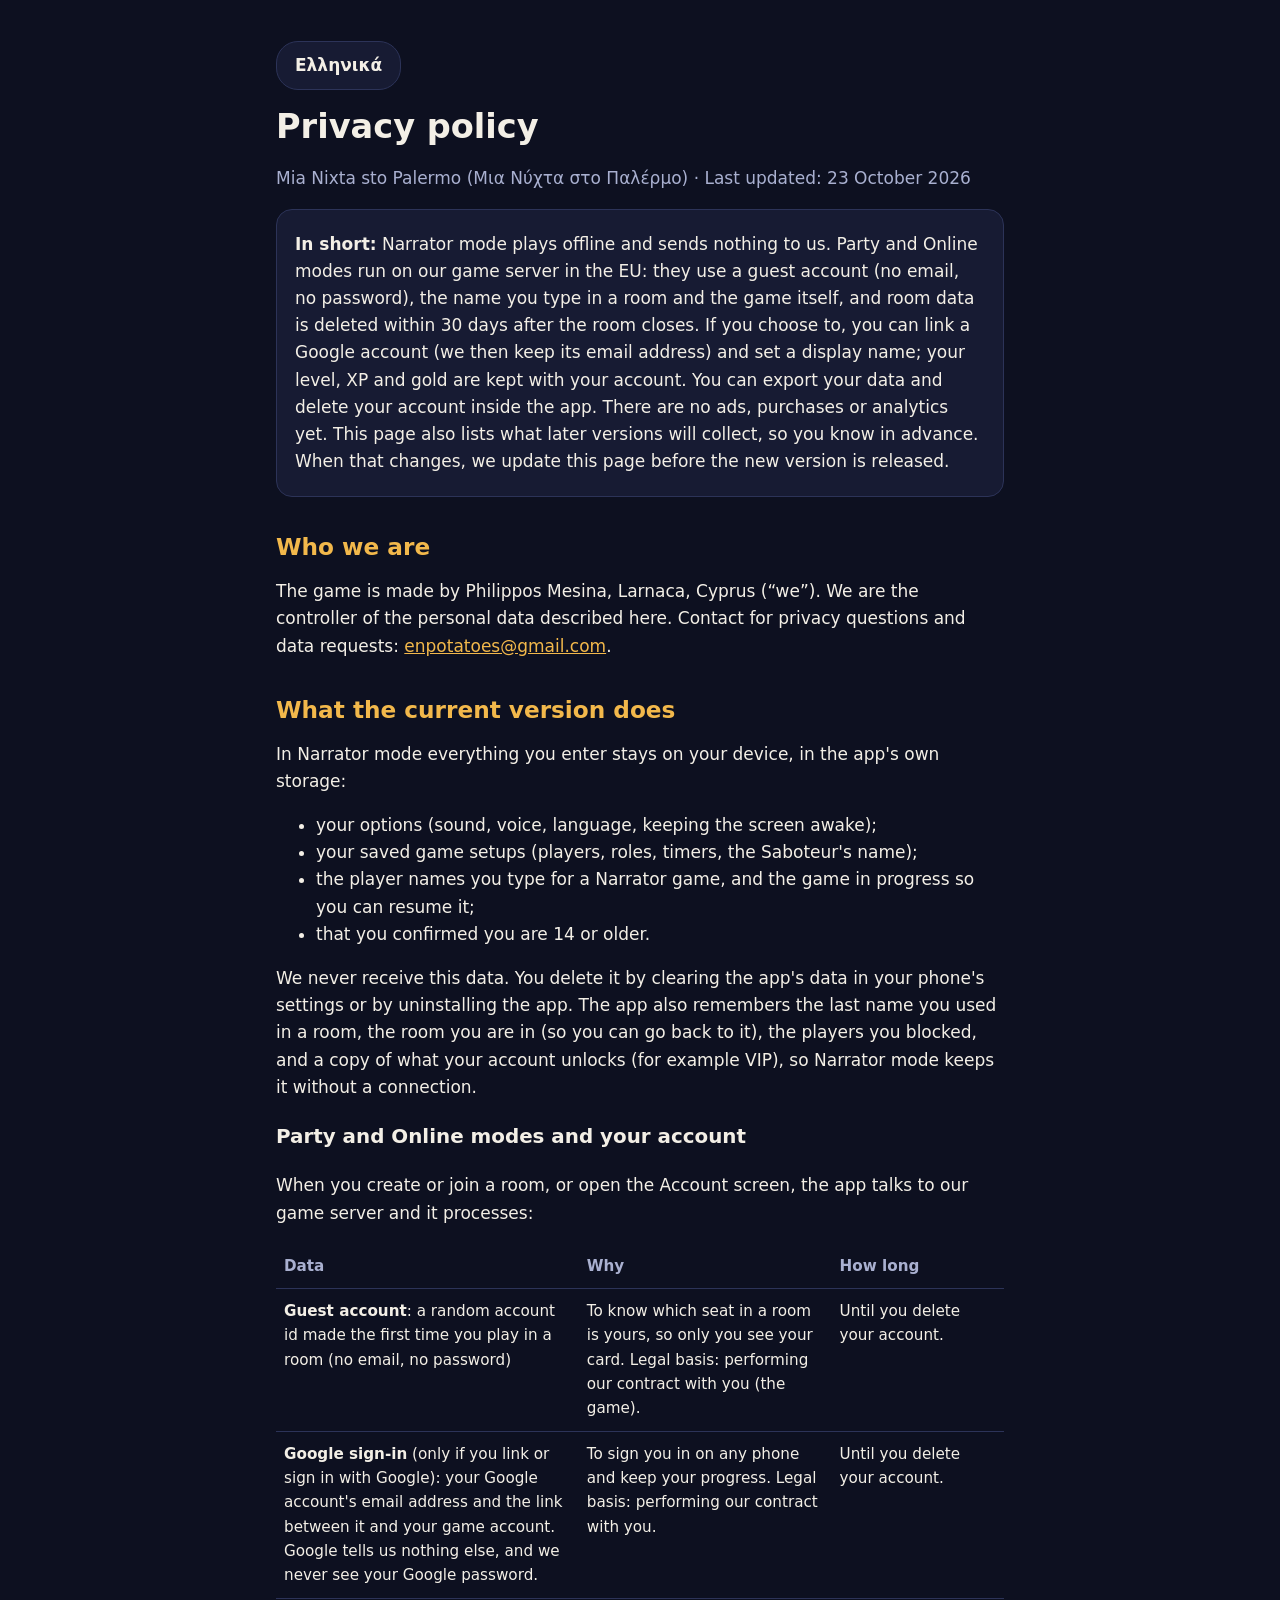
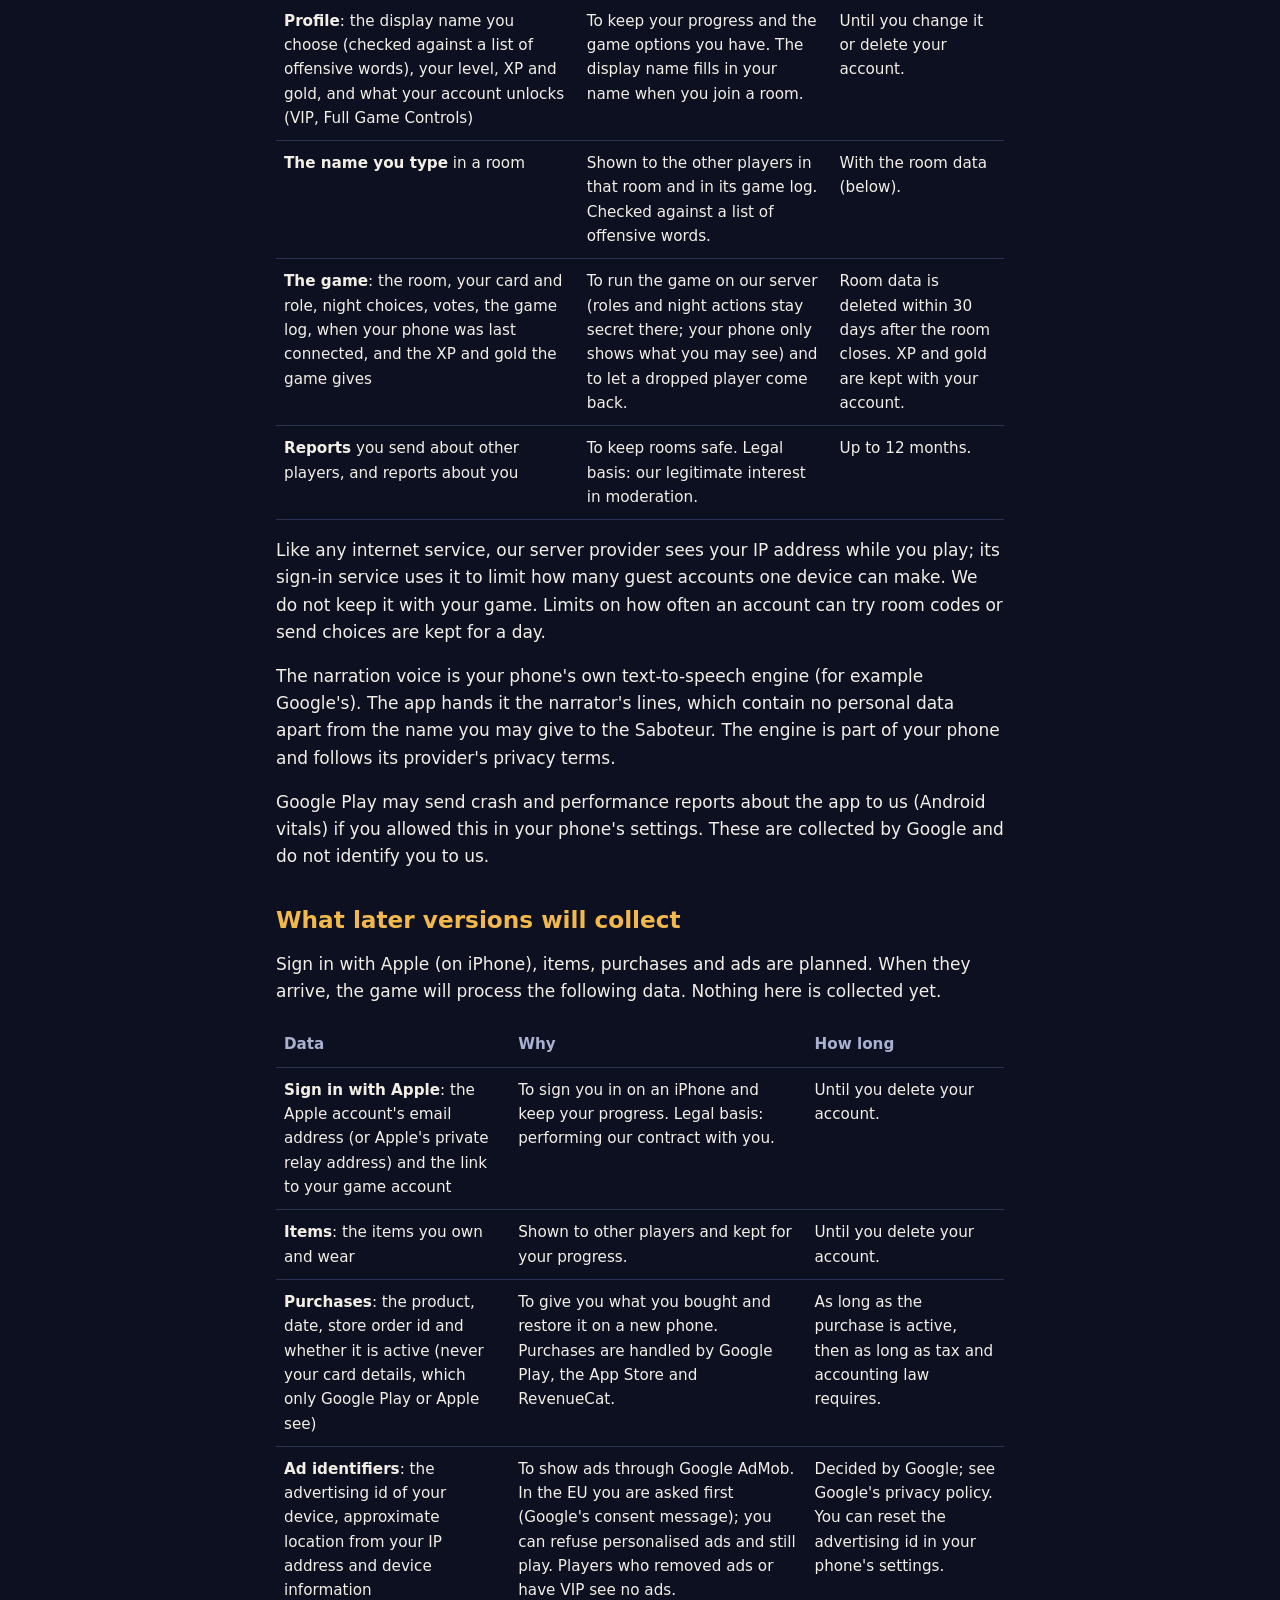
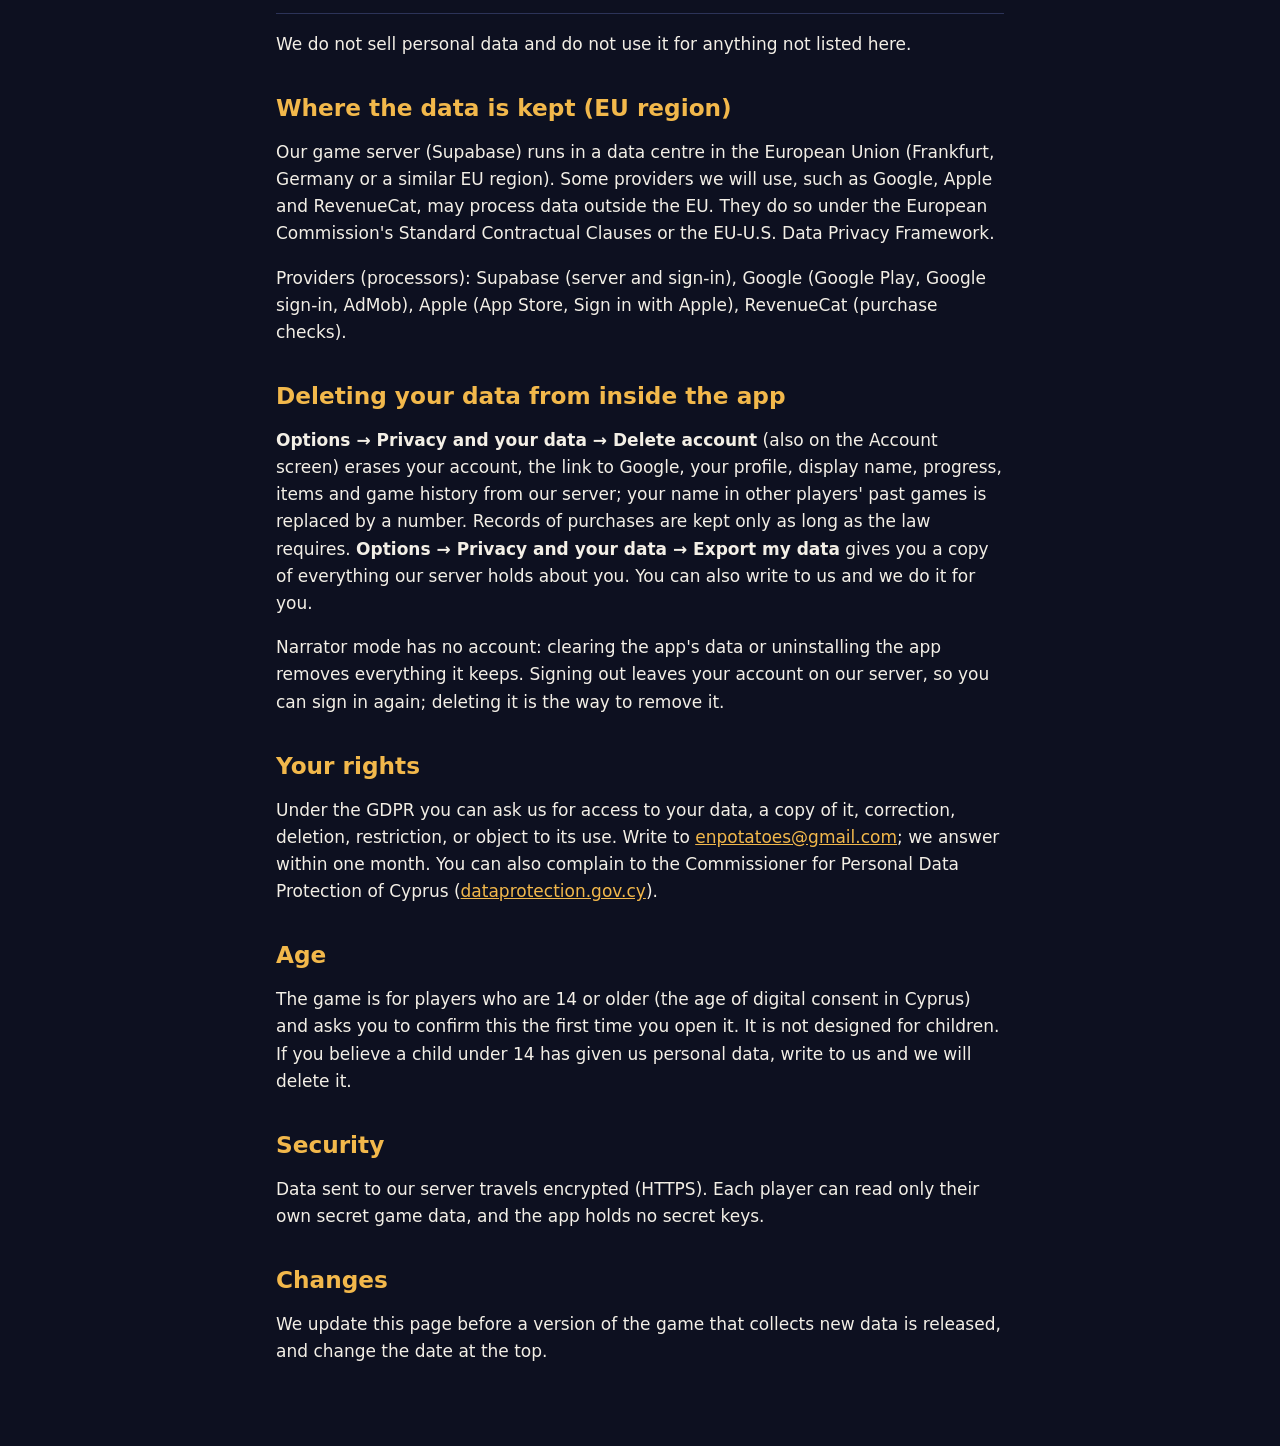
==== commit b533bf11: "Add files via upload 2:12 24/10" ====
--- a/index.html
+++ b/index.html
@@ -33,7 +33,7 @@
   <p>In Narrator mode everything you enter stays on your device, in the app's own storage:</p>
   <ul>
     <li>your options (sound, voice, language, keeping the screen awake);</li>
-    <li>your saved game setups (players, roles, timers, Katina's name);</li>
+    <li>your saved game setups (players, roles, timers, the Saboteur's name);</li>
     <li>the player names you type for a Narrator game, and the game in progress so you can resume it;</li>
     <li>that you confirmed you are 14 or older.</li>
   </ul>
@@ -98,7 +98,7 @@
     it to limit how many guest accounts one device can make. We do not keep it with your game. Limits on how often an
     account can try room codes or send choices are kept for a day.</p>
   <p>The narration voice is your phone's own text-to-speech engine (for example Google's). The app hands it the
-    narrator's lines, which contain no personal data apart from the name you may give to Katina. The engine is part of
+    narrator's lines, which contain no personal data apart from the name you may give to the Saboteur. The engine is part of
     your phone and follows its provider's privacy terms.</p>
   <p>Google Play may send crash and performance reports about the app to us (Android vitals) if you allowed this in
     your phone's settings. These are collected by Google and do not identify you to us.</p>
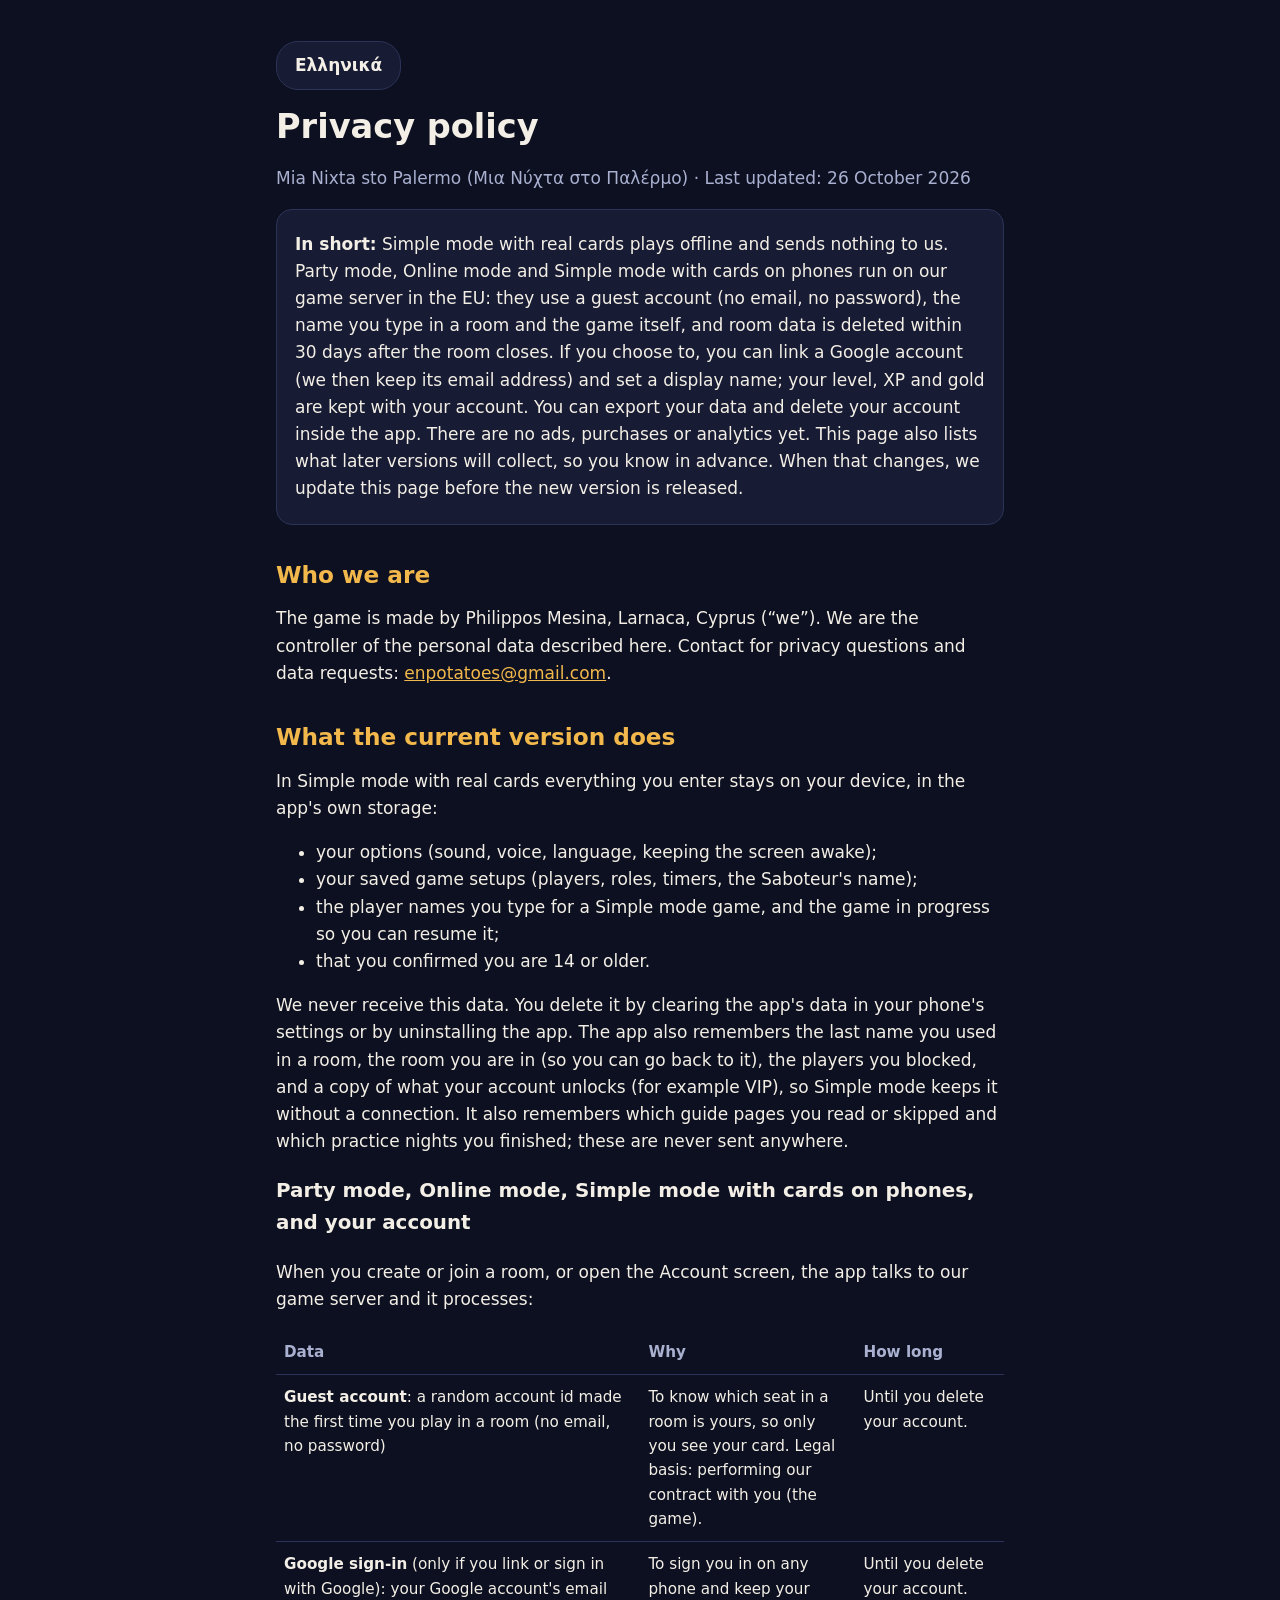
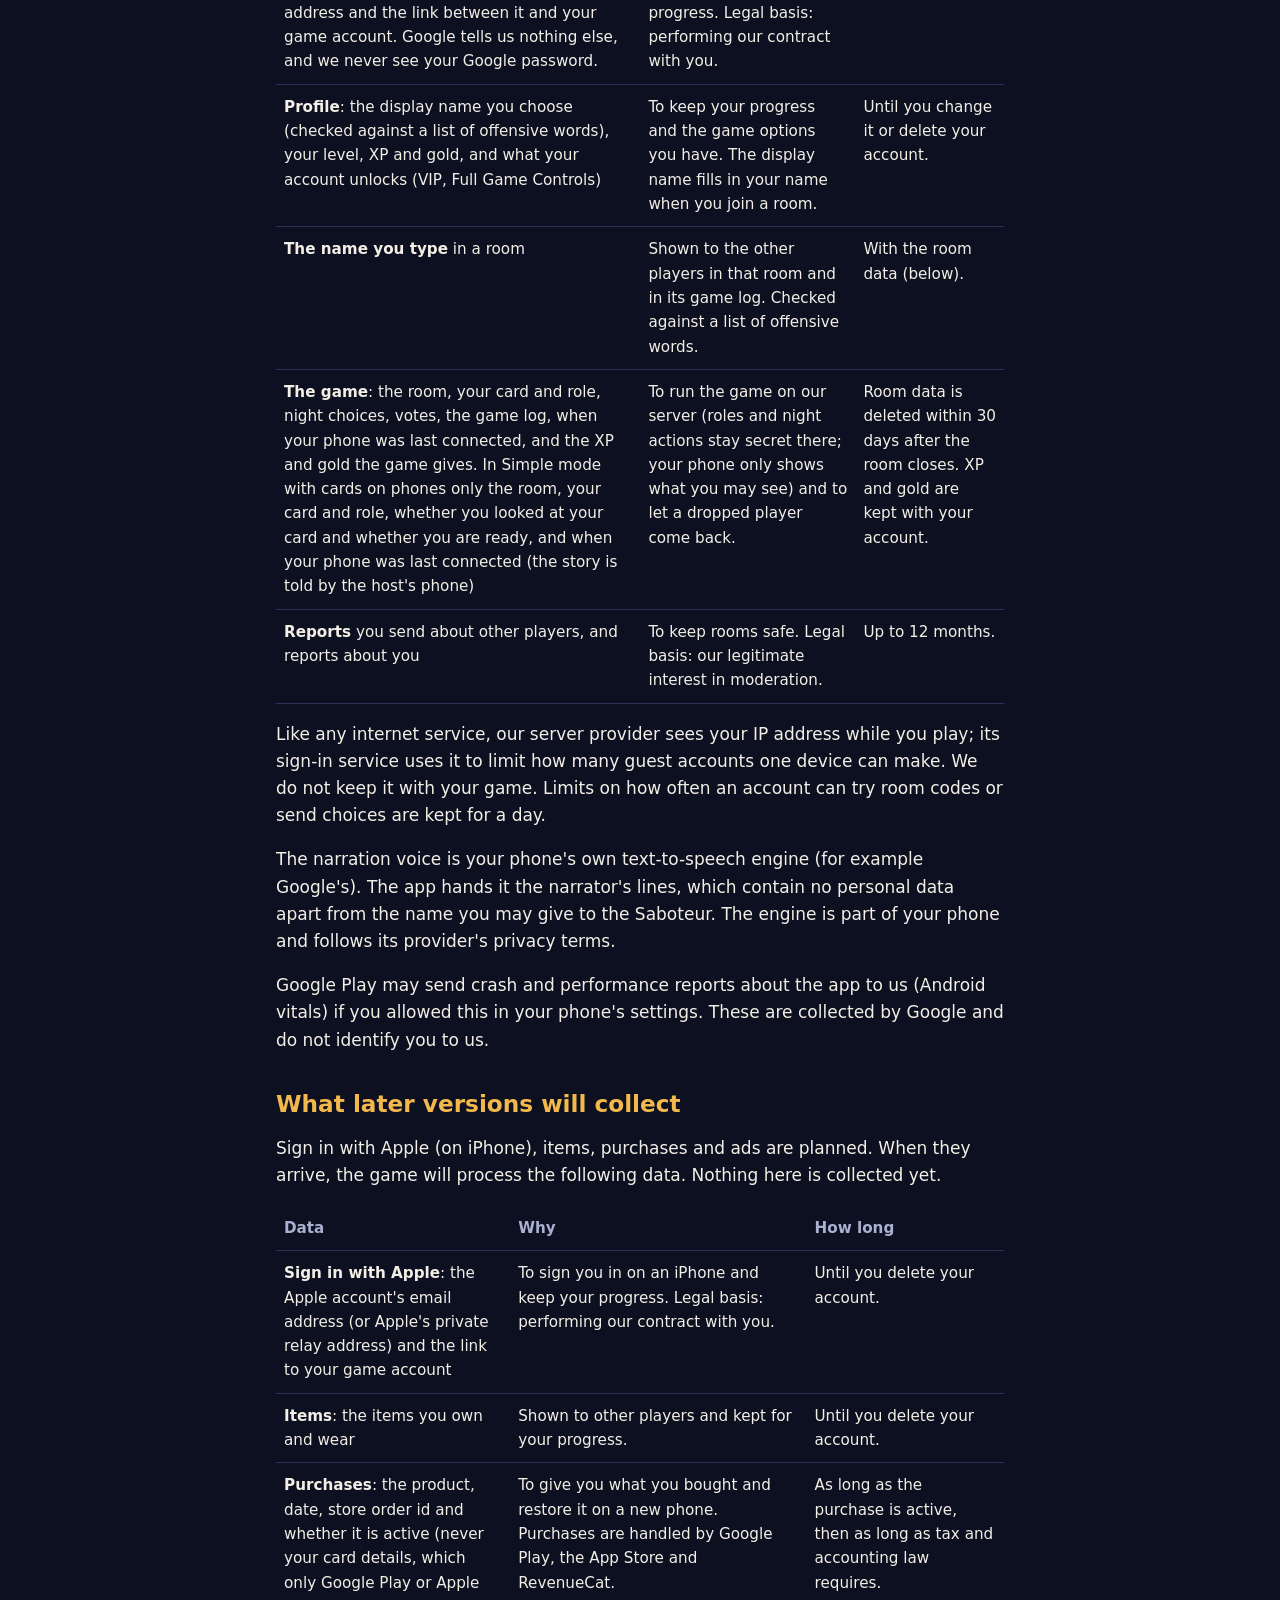
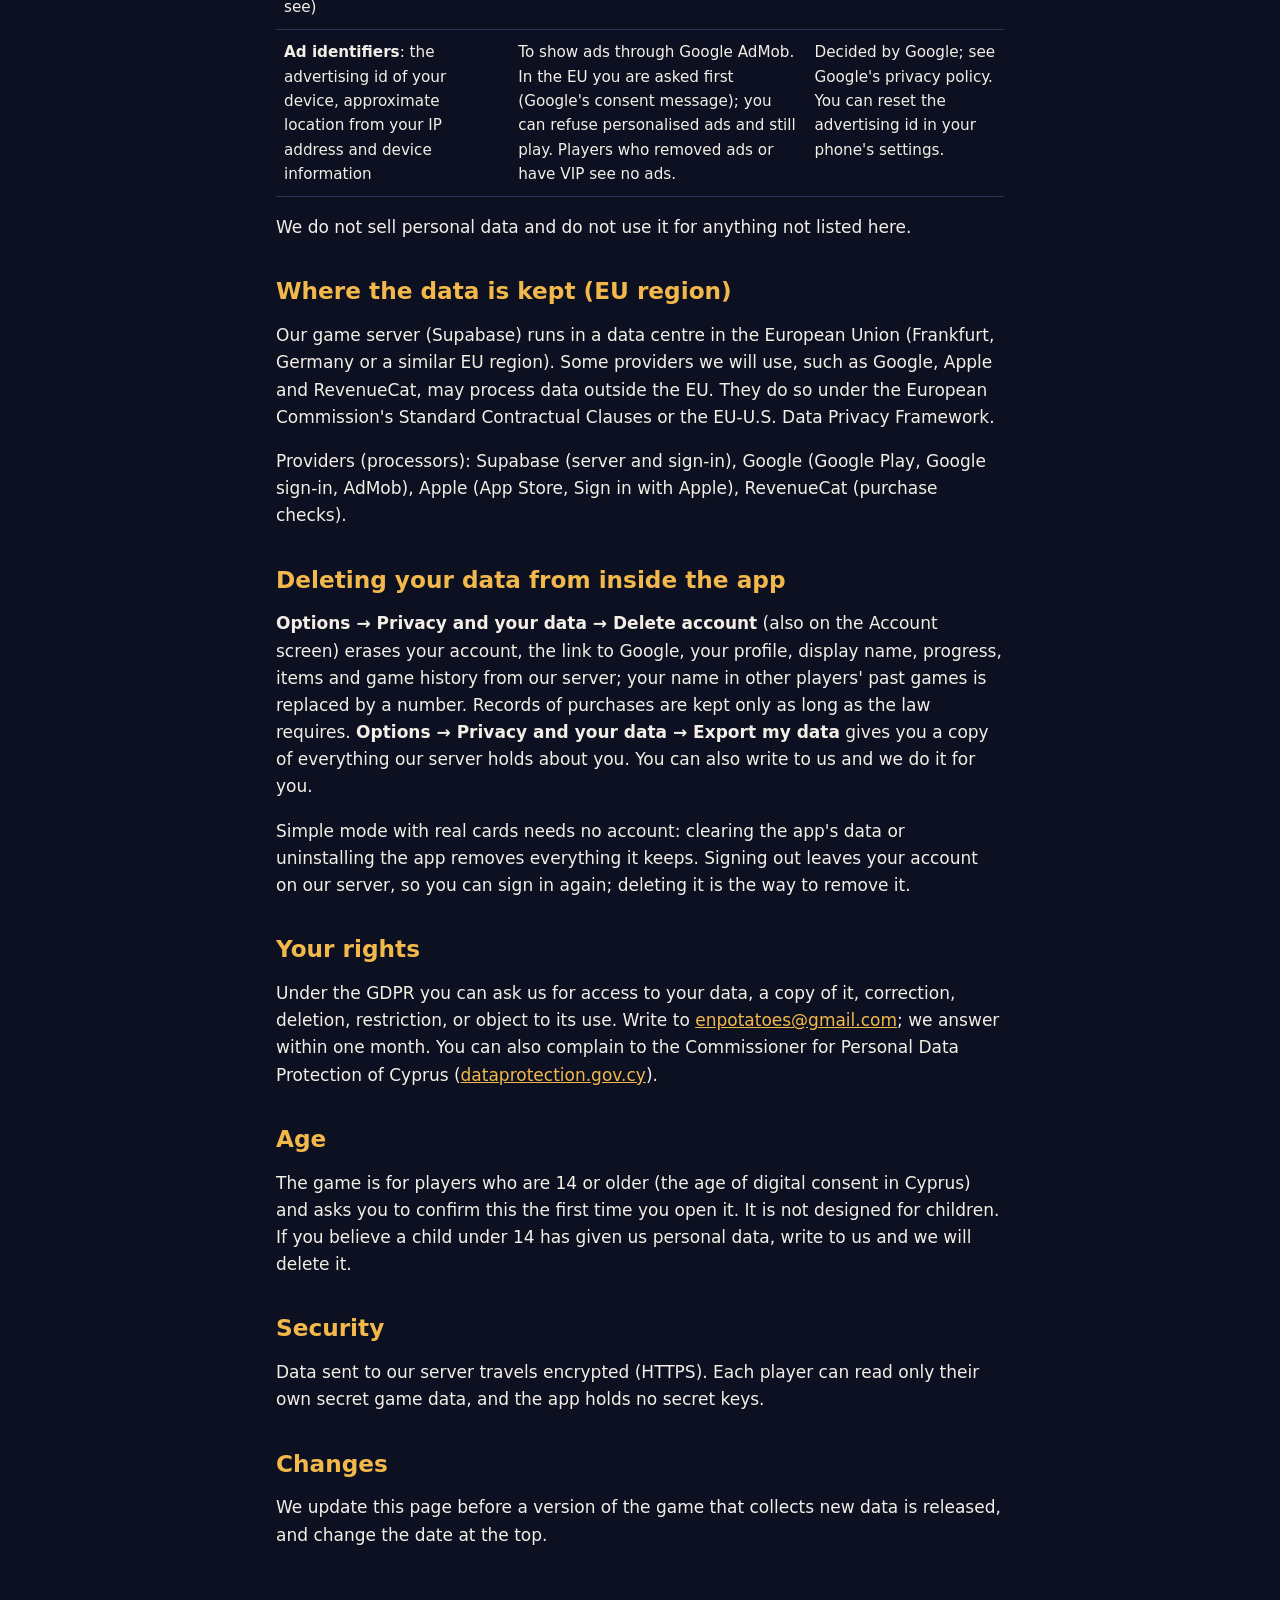
==== commit 8656b618: "Update privacy policy (Greek page)" ====
--- a/index.html
+++ b/index.html
@@ -13,11 +13,11 @@
   <p><a class="lang" href="el/" hreflang="el" lang="el">Ελληνικά</a></p>
 
   <h1>Privacy policy</h1>
-  <p class="muted">Mia Nixta sto Palermo (Μια Νύχτα στο Παλέρμο) · Last updated: 23 October 2026</p>
+  <p class="muted">Mia Nixta sto Palermo (Μια Νύχτα στο Παλέρμο) · Last updated: 26 October 2026</p>
 
   <div class="box">
-    <p><strong>In short:</strong> Narrator mode plays offline and sends nothing to us. Party and Online modes run on
-      our game server in the EU: they use a guest account (no email, no password), the name you type in a room and
+    <p><strong>In short:</strong> Simple mode with real cards plays offline and sends nothing to us. Party mode,
+      Online mode and Simple mode with cards on phones run on our game server in the EU: they use a guest account (no email, no password), the name you type in a room and
       the game itself, and room data is deleted within 30 days after the room closes. If you choose to, you can link a
       Google account (we then keep its email address) and set a display name; your level, XP and gold are kept with
       your account. You can export your data and delete your account inside the app. There are no ads, purchases or
@@ -30,19 +30,20 @@
     described here. Contact for privacy questions and data requests: <a href="mailto:enpotatoes@gmail.com">enpotatoes@gmail.com</a>.</p>
 
   <h2>What the current version does</h2>
-  <p>In Narrator mode everything you enter stays on your device, in the app's own storage:</p>
+  <p>In Simple mode with real cards everything you enter stays on your device, in the app's own storage:</p>
   <ul>
     <li>your options (sound, voice, language, keeping the screen awake);</li>
     <li>your saved game setups (players, roles, timers, the Saboteur's name);</li>
-    <li>the player names you type for a Narrator game, and the game in progress so you can resume it;</li>
+    <li>the player names you type for a Simple mode game, and the game in progress so you can resume it;</li>
     <li>that you confirmed you are 14 or older.</li>
   </ul>
   <p>We never receive this data. You delete it by clearing the app's data in your phone's settings or by
     uninstalling the app. The app also remembers the last name you used in a room, the room you are in (so you can go
-    back to it), the players you blocked, and a copy of what your account unlocks (for example VIP), so Narrator mode
-    keeps it without a connection.</p>
+    back to it), the players you blocked, and a copy of what your account unlocks (for example VIP), so Simple mode
+    keeps it without a connection. It also remembers which guide pages you read or skipped and which practice nights
+    you finished; these are never sent anywhere.</p>
 
-  <h3>Party and Online modes and your account</h3>
+  <h3>Party mode, Online mode, Simple mode with cards on phones, and your account</h3>
   <p>When you create or join a room, or open the Account screen, the app talks to our game server and it
     processes:</p>
   <div class="table-wrap">
@@ -80,7 +81,9 @@
         </tr>
         <tr>
           <td><strong>The game</strong>: the room, your card and role, night choices, votes, the game log, when your
-            phone was last connected, and the XP and gold the game gives</td>
+            phone was last connected, and the XP and gold the game gives. In Simple mode with cards on phones only the
+            room, your card and role, whether you looked at your card and whether you are ready, and when your phone
+            was last connected (the story is told by the host's phone)</td>
           <td>To run the game on our server (roles and night actions stay secret there; your phone only shows what
             you may see) and to let a dropped player come back.</td>
           <td>Room data is deleted within 30 days after the room closes. XP and gold are kept with your
@@ -156,7 +159,7 @@
     name in other players' past games is replaced by a number. Records of purchases are kept only as long as the law
     requires. <strong>Options → Privacy and your data → Export my data</strong> gives you a copy of everything our
     server holds about you. You can also write to us and we do it for you.</p>
-  <p>Narrator mode has no account: clearing the app's data or uninstalling the app removes everything it keeps. Signing
+  <p>Simple mode with real cards needs no account: clearing the app's data or uninstalling the app removes everything it keeps. Signing
     out leaves your account on our server, so you can sign in again; deleting it is the way to remove it.</p>
 
   <h2>Your rights</h2>
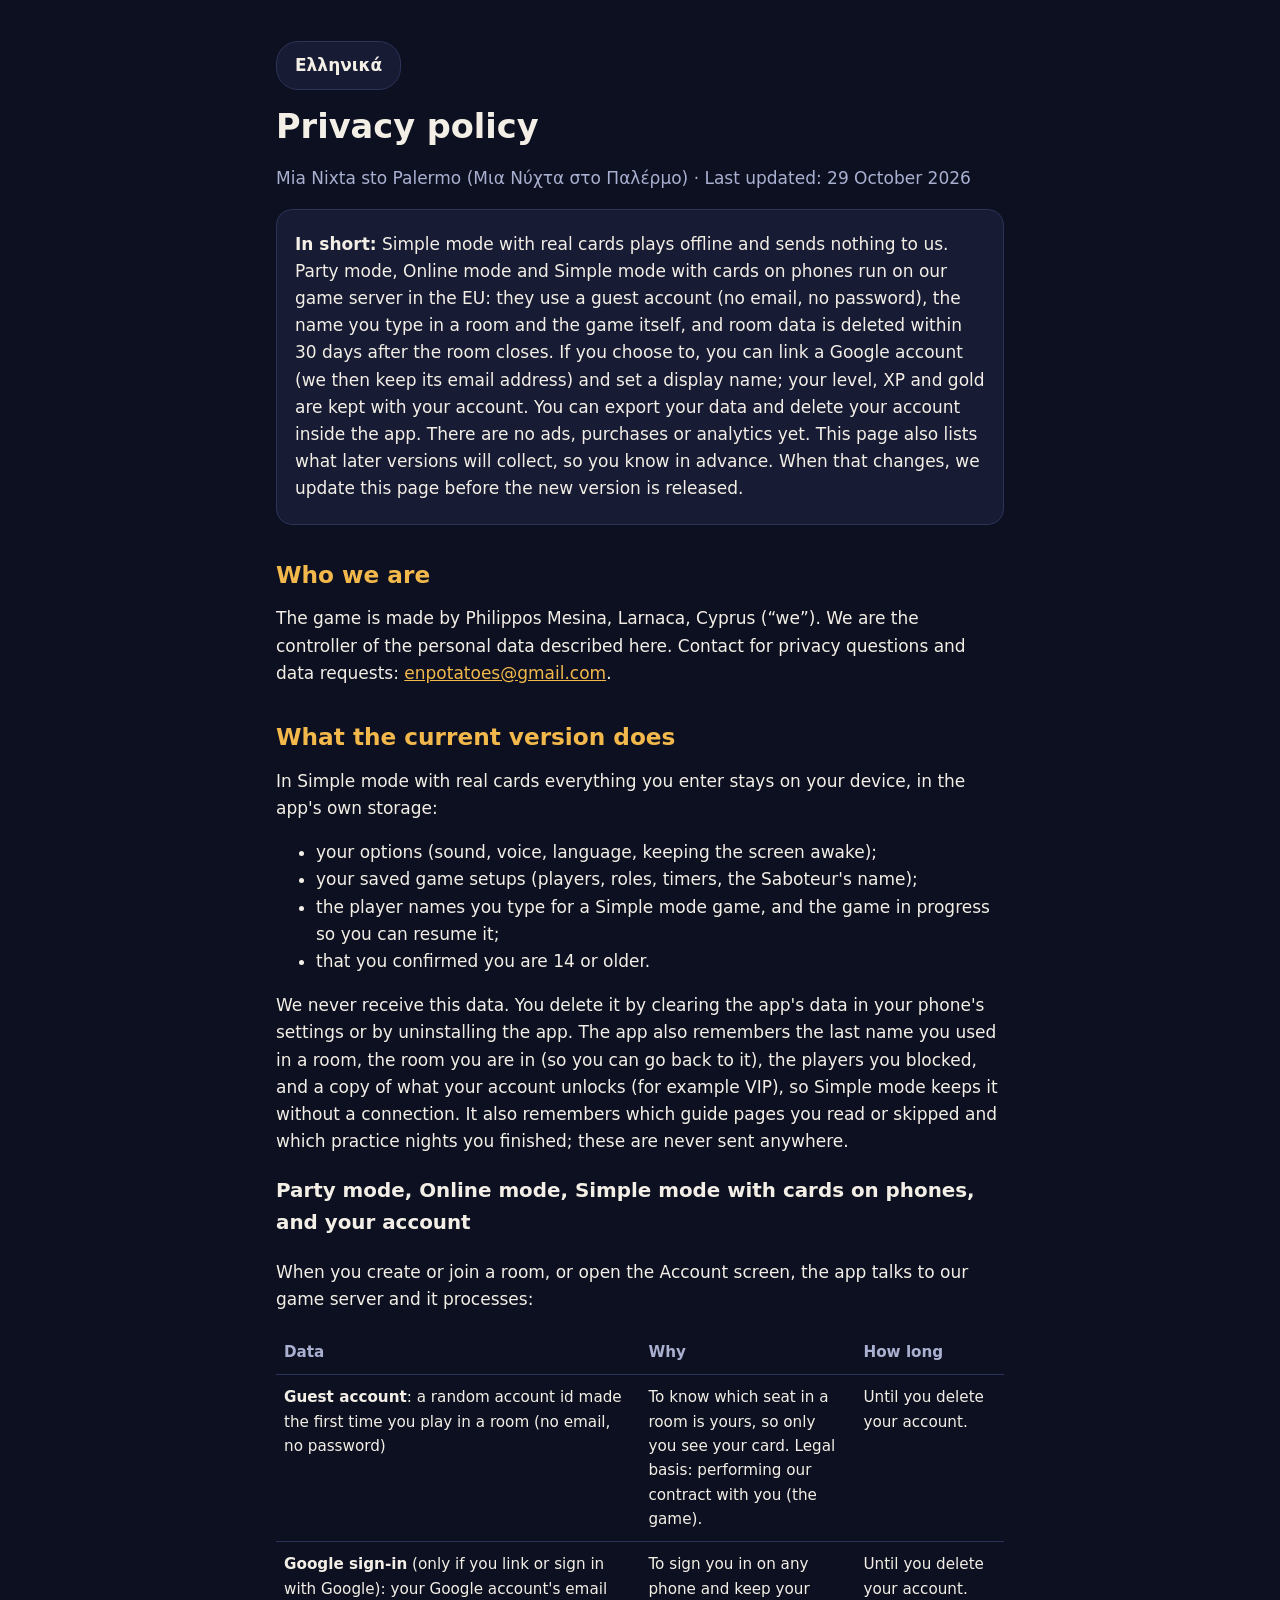
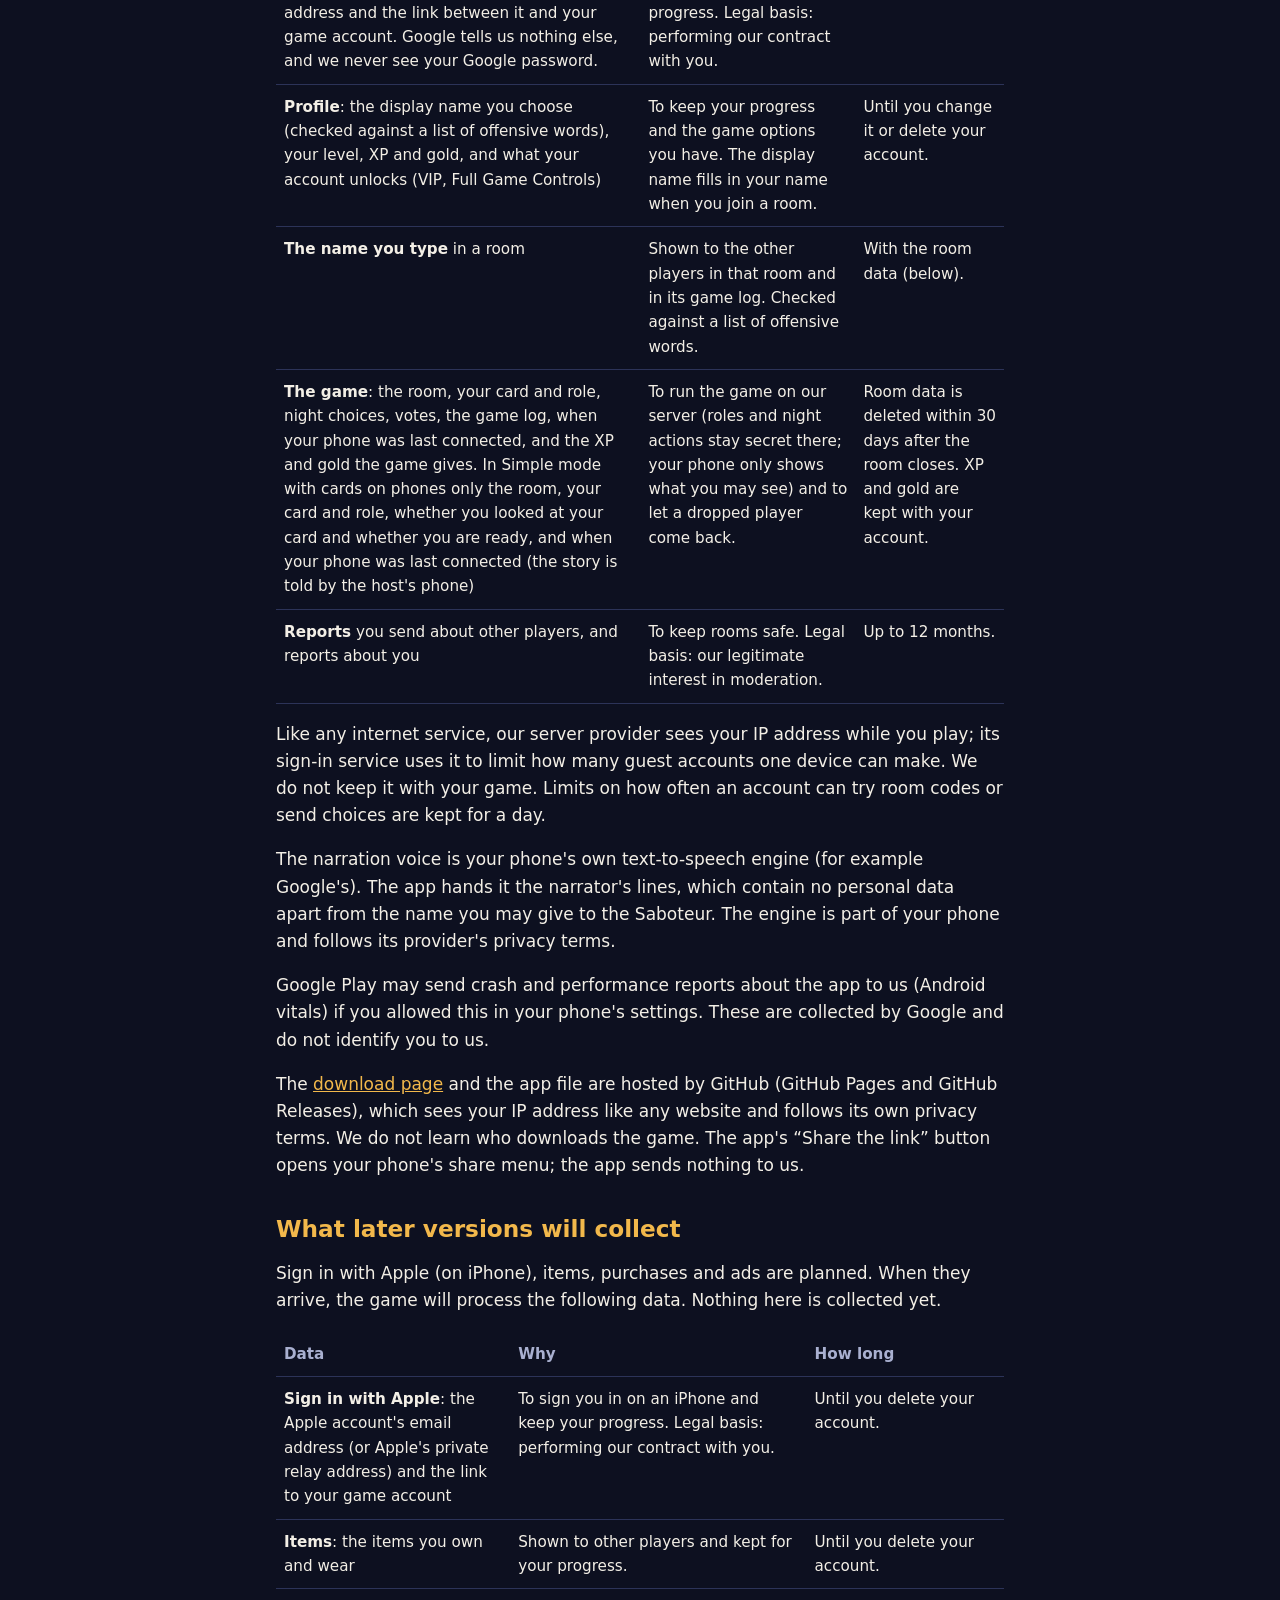
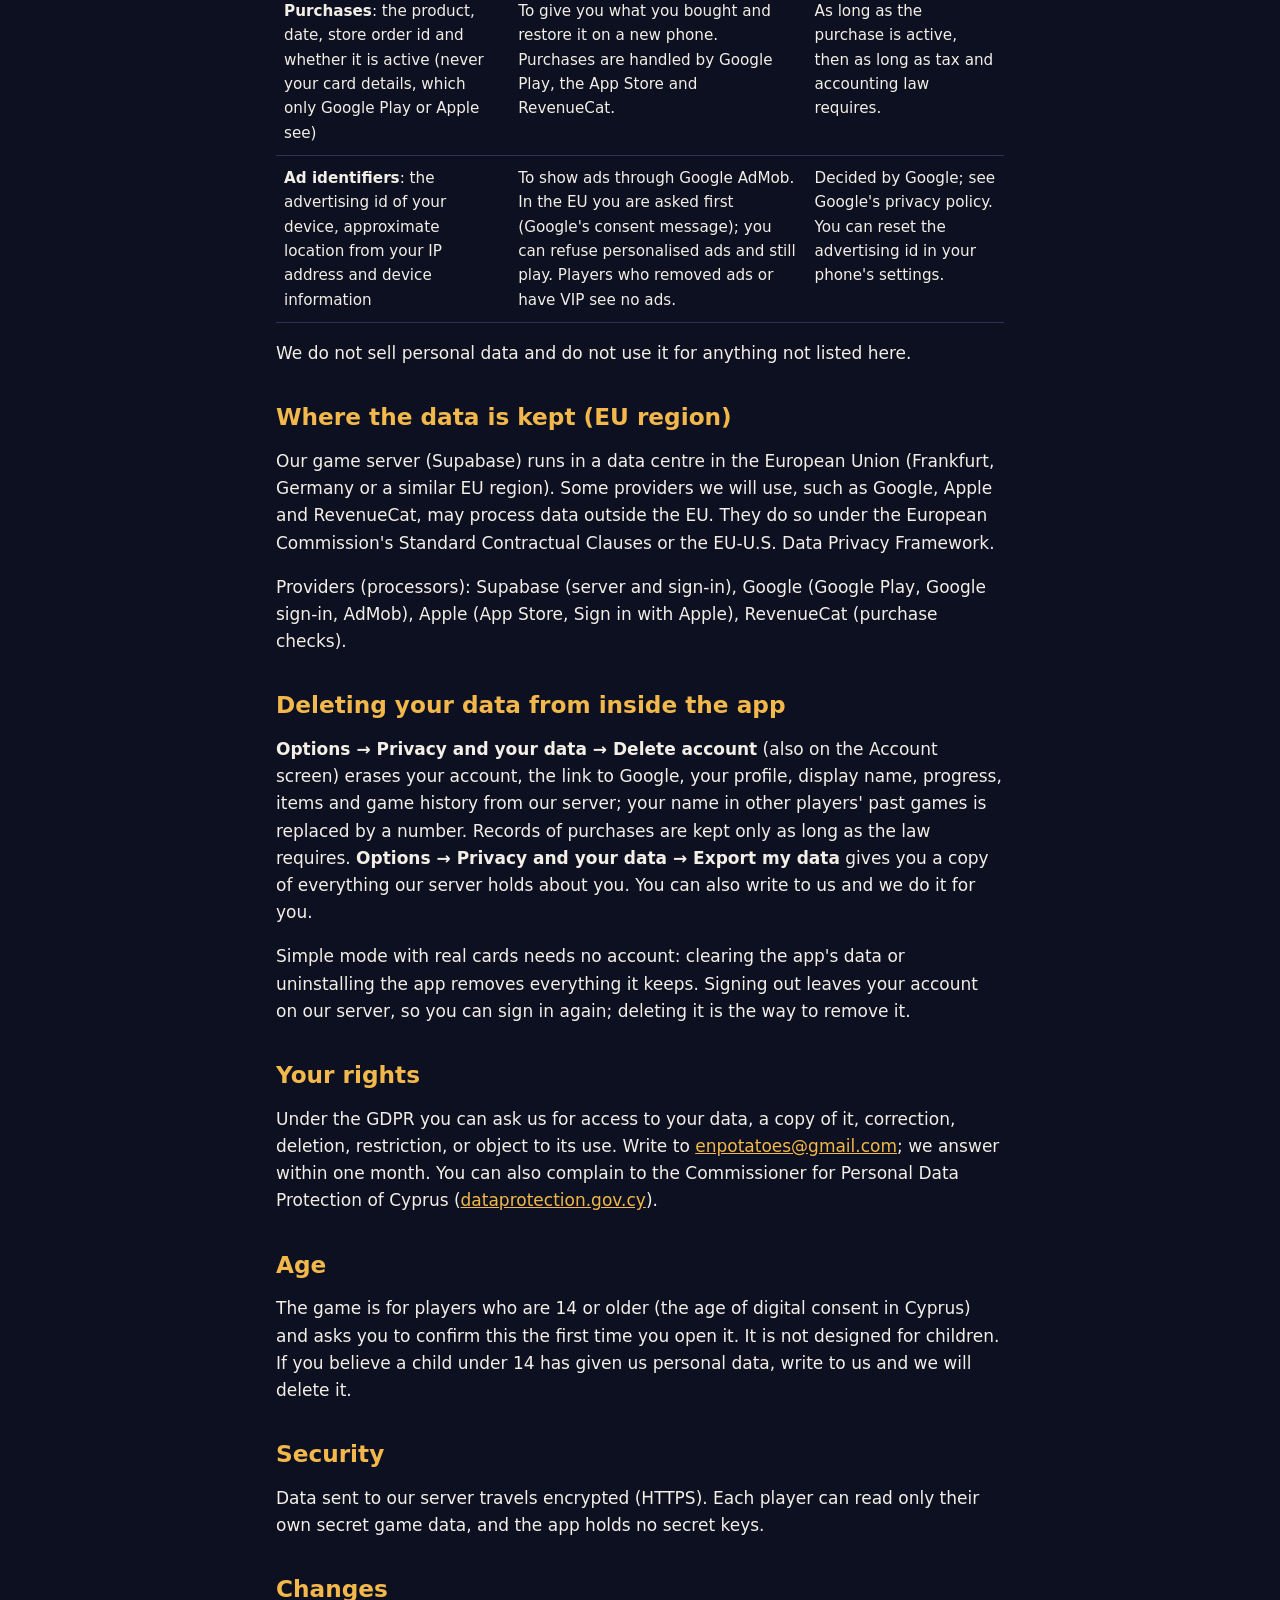
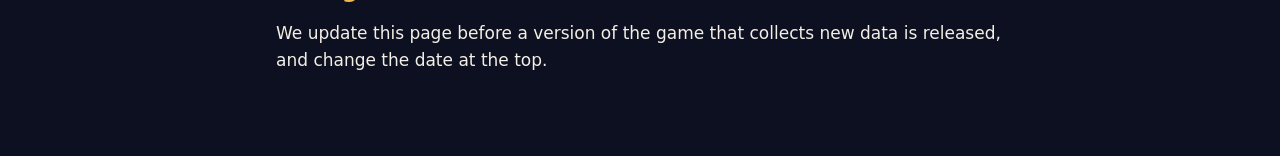
==== commit 8447e113: "Add download page" ====
--- a/index.html
+++ b/index.html
@@ -13,7 +13,7 @@
   <p><a class="lang" href="el/" hreflang="el" lang="el">Ελληνικά</a></p>
 
   <h1>Privacy policy</h1>
-  <p class="muted">Mia Nixta sto Palermo (Μια Νύχτα στο Παλέρμο) · Last updated: 26 October 2026</p>
+  <p class="muted">Mia Nixta sto Palermo (Μια Νύχτα στο Παλέρμο) · Last updated: 29 October 2026</p>
 
   <div class="box">
     <p><strong>In short:</strong> Simple mode with real cards plays offline and sends nothing to us. Party mode,
@@ -105,6 +105,10 @@
     your phone and follows its provider's privacy terms.</p>
   <p>Google Play may send crash and performance reports about the app to us (Android vitals) if you allowed this in
     your phone's settings. These are collected by Google and do not identify you to us.</p>
+  <p>The <a href="download/">download page</a> and the app file are hosted by GitHub (GitHub Pages and GitHub
+    Releases), which sees your IP address like any website and follows its own privacy terms. We do not learn who
+    downloads the game. The app's “Share the link” button opens your phone's share menu; the app sends nothing to
+    us.</p>
 
   <h2>What later versions will collect</h2>
   <p>Sign in with Apple (on iPhone), items, purchases and ads are planned. When they arrive, the game will process
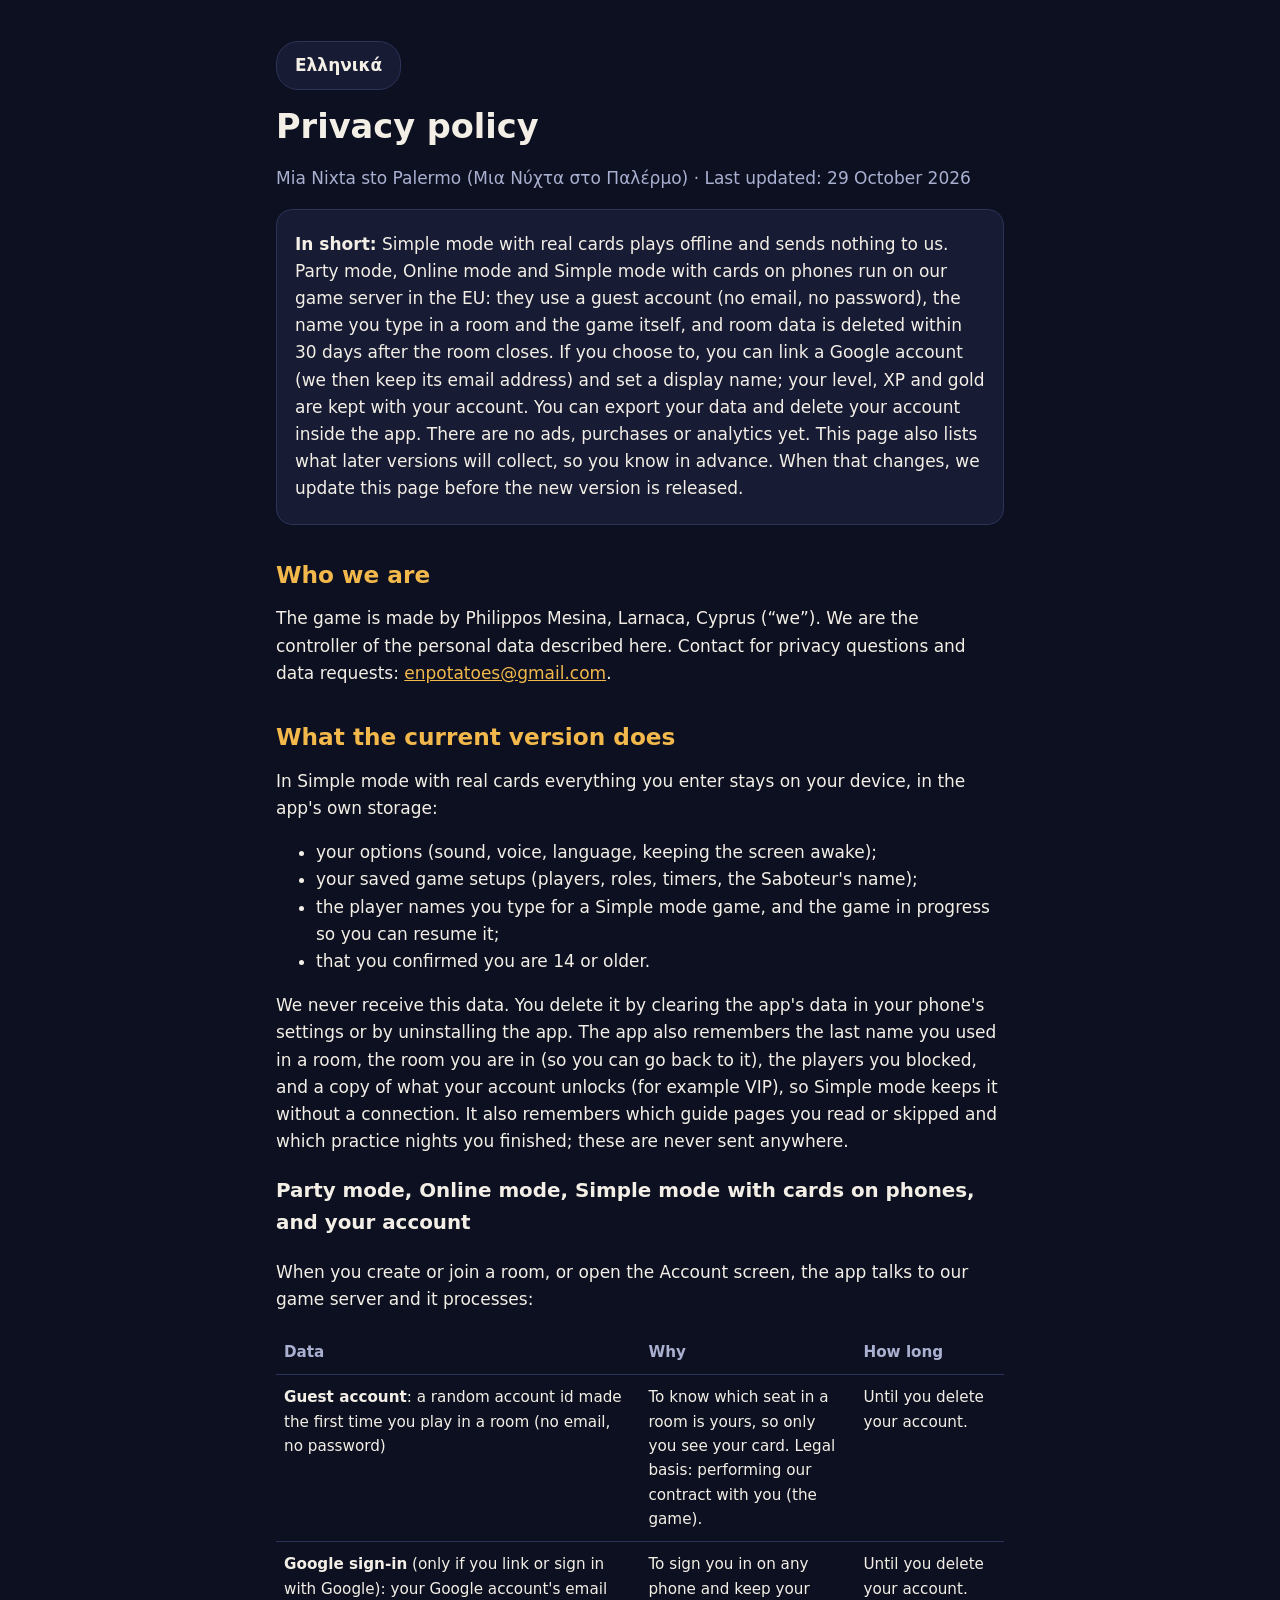
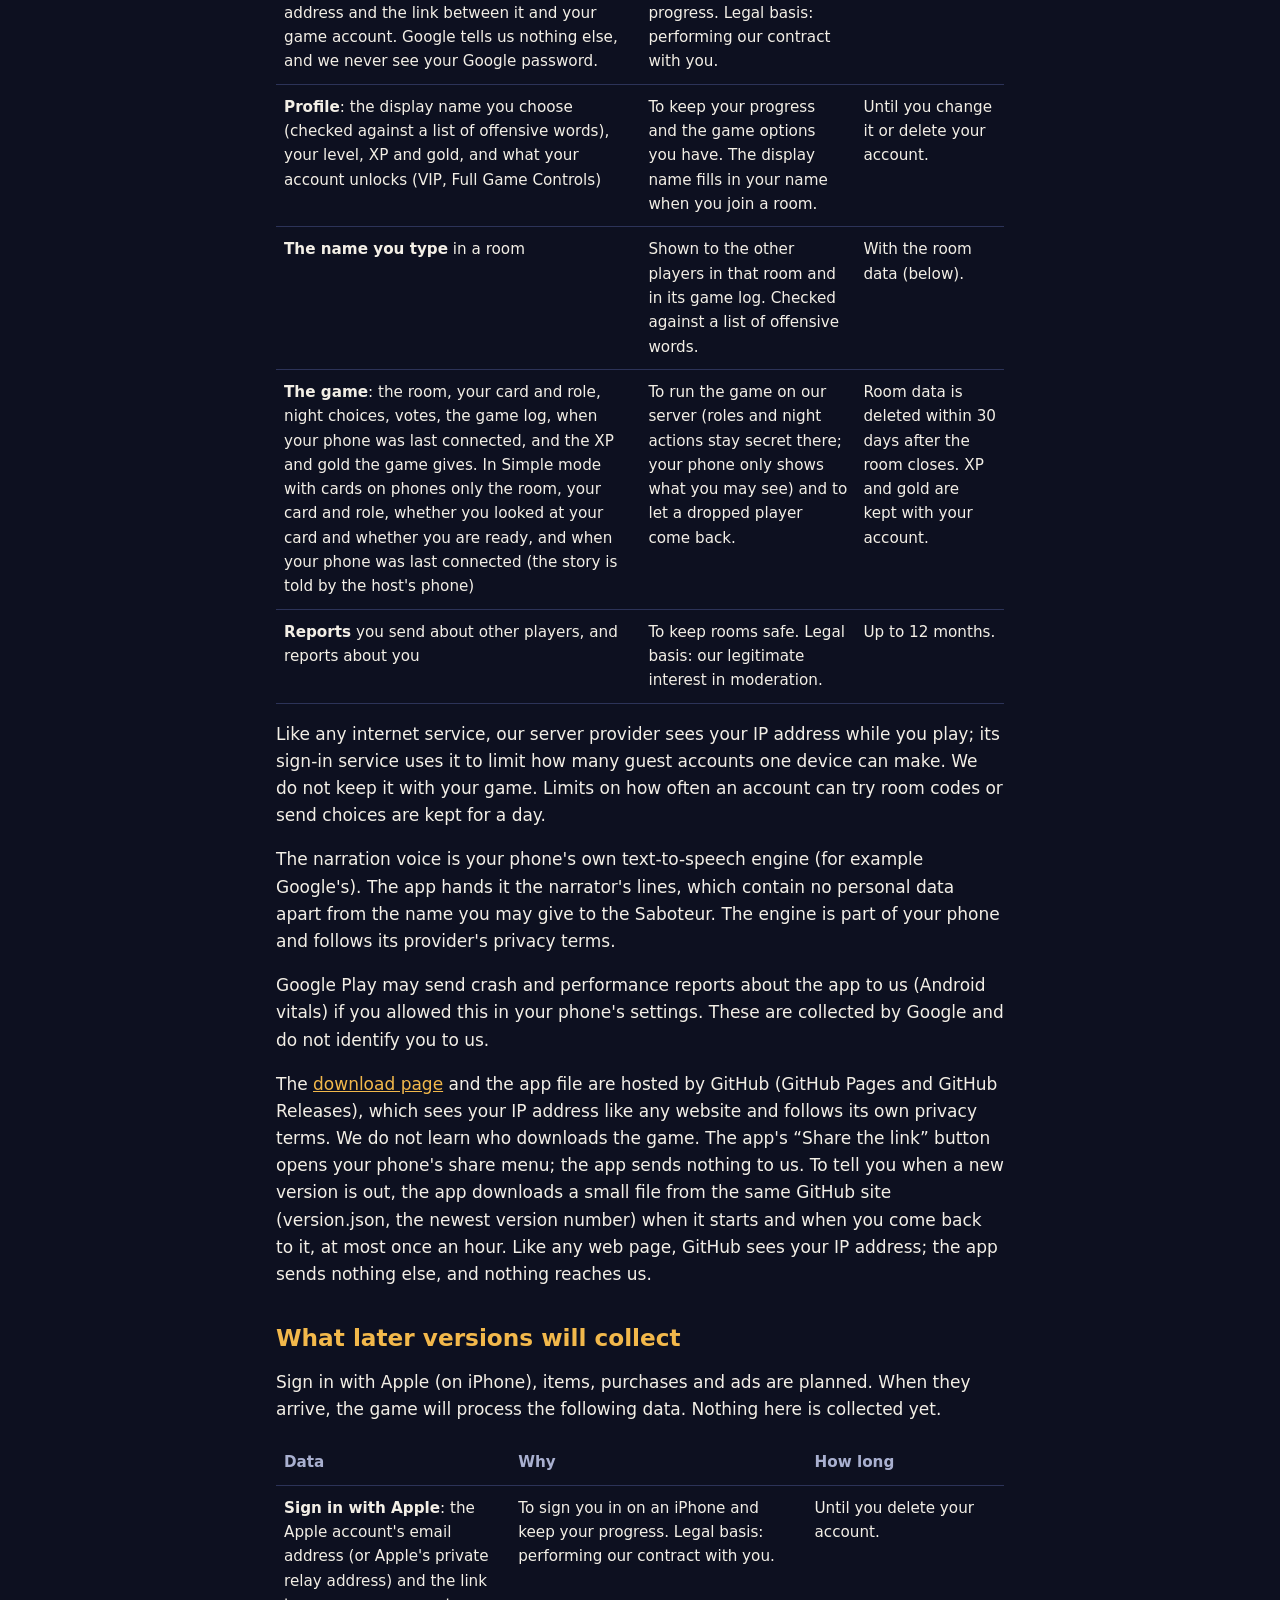
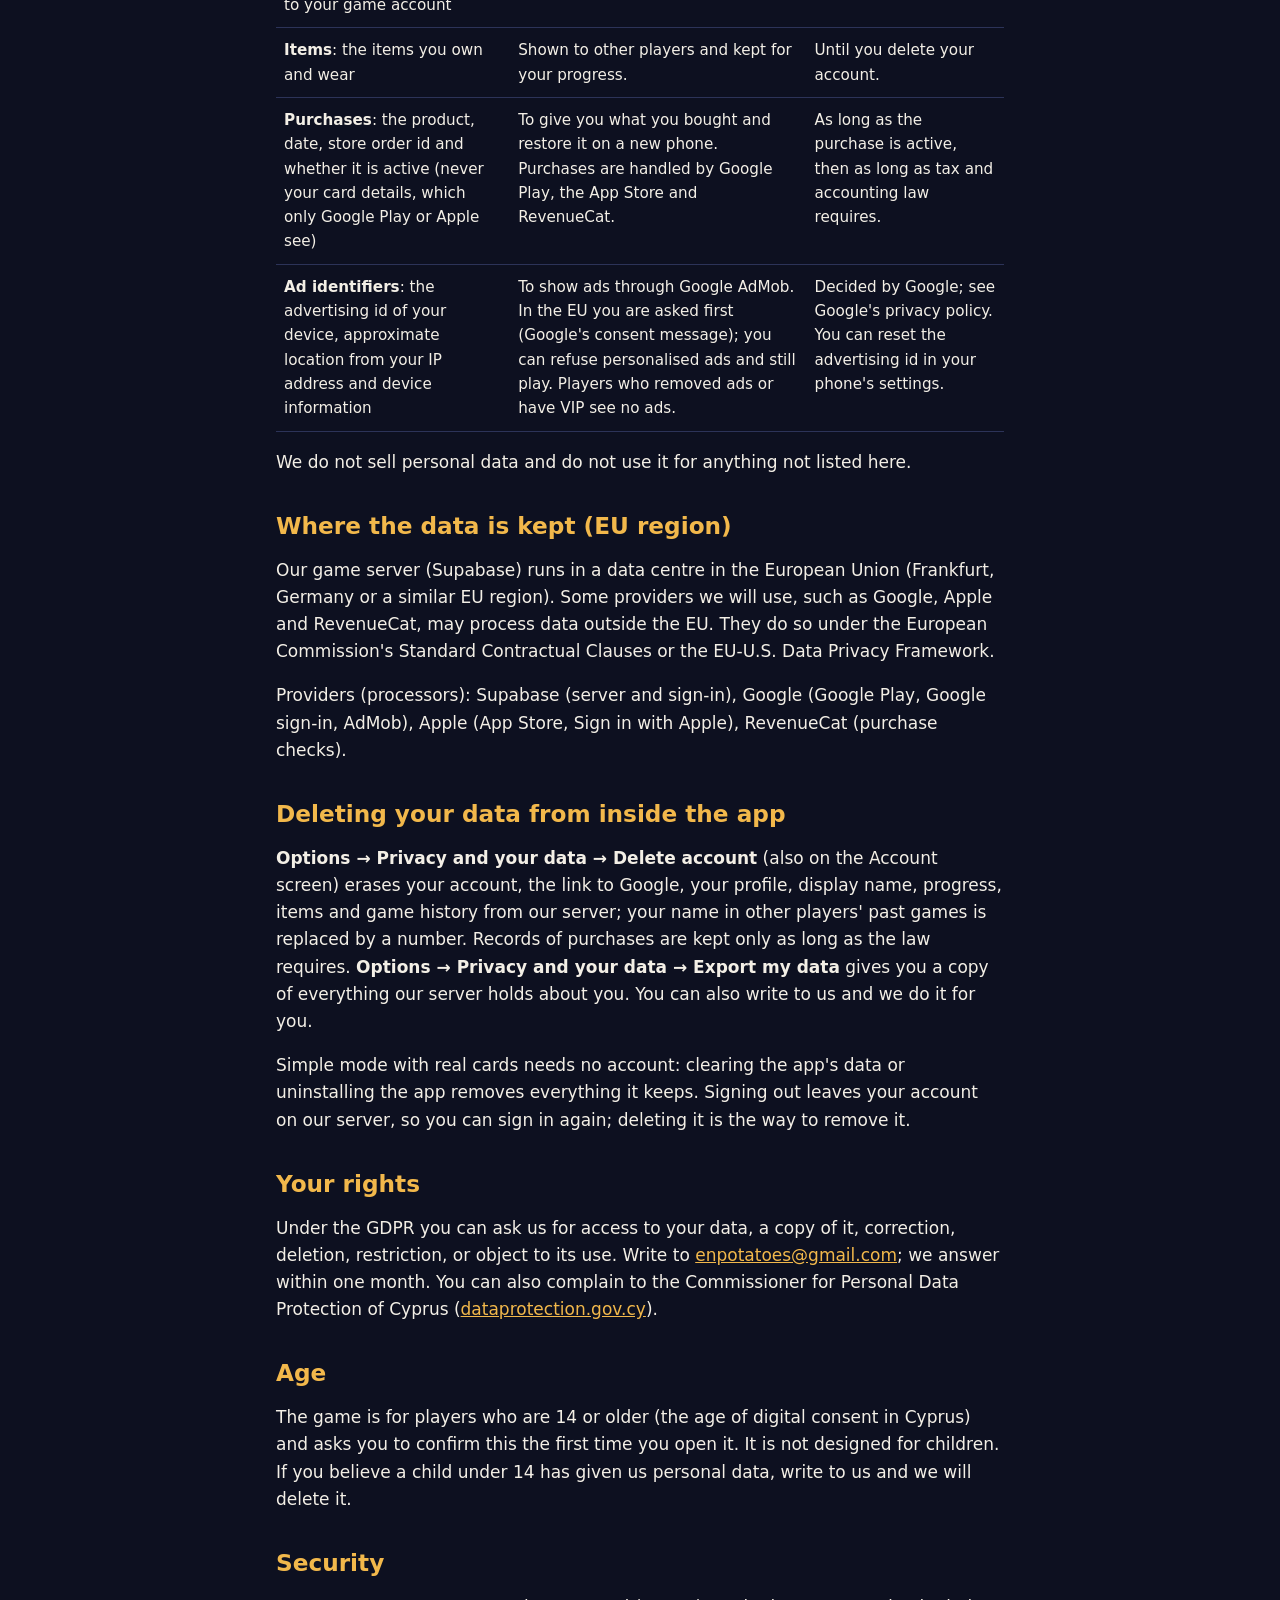
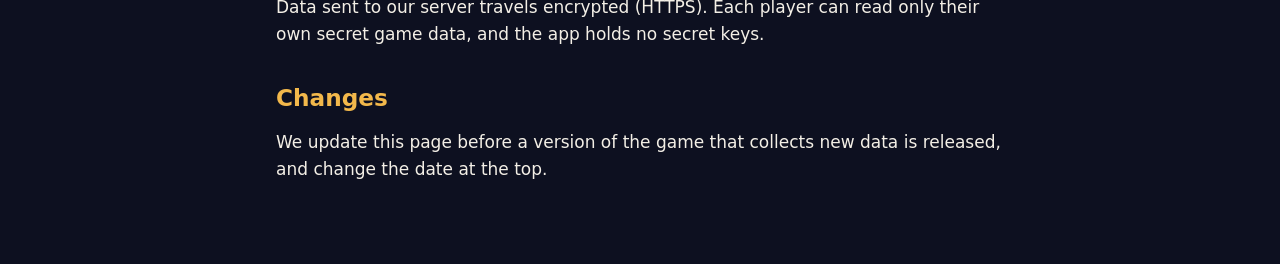
==== commit 2cfceed5: "Version 0.3.1" ====
--- a/index.html
+++ b/index.html
@@ -108,7 +108,9 @@
   <p>The <a href="download/">download page</a> and the app file are hosted by GitHub (GitHub Pages and GitHub
     Releases), which sees your IP address like any website and follows its own privacy terms. We do not learn who
     downloads the game. The app's “Share the link” button opens your phone's share menu; the app sends nothing to
-    us.</p>
+    us. To tell you when a new version is out, the app downloads a small file from the same GitHub site
+    (version.json, the newest version number) when it starts and when you come back to it, at most once an hour. Like
+    any web page, GitHub sees your IP address; the app sends nothing else, and nothing reaches us.</p>
 
   <h2>What later versions will collect</h2>
   <p>Sign in with Apple (on iPhone), items, purchases and ads are planned. When they arrive, the game will process
